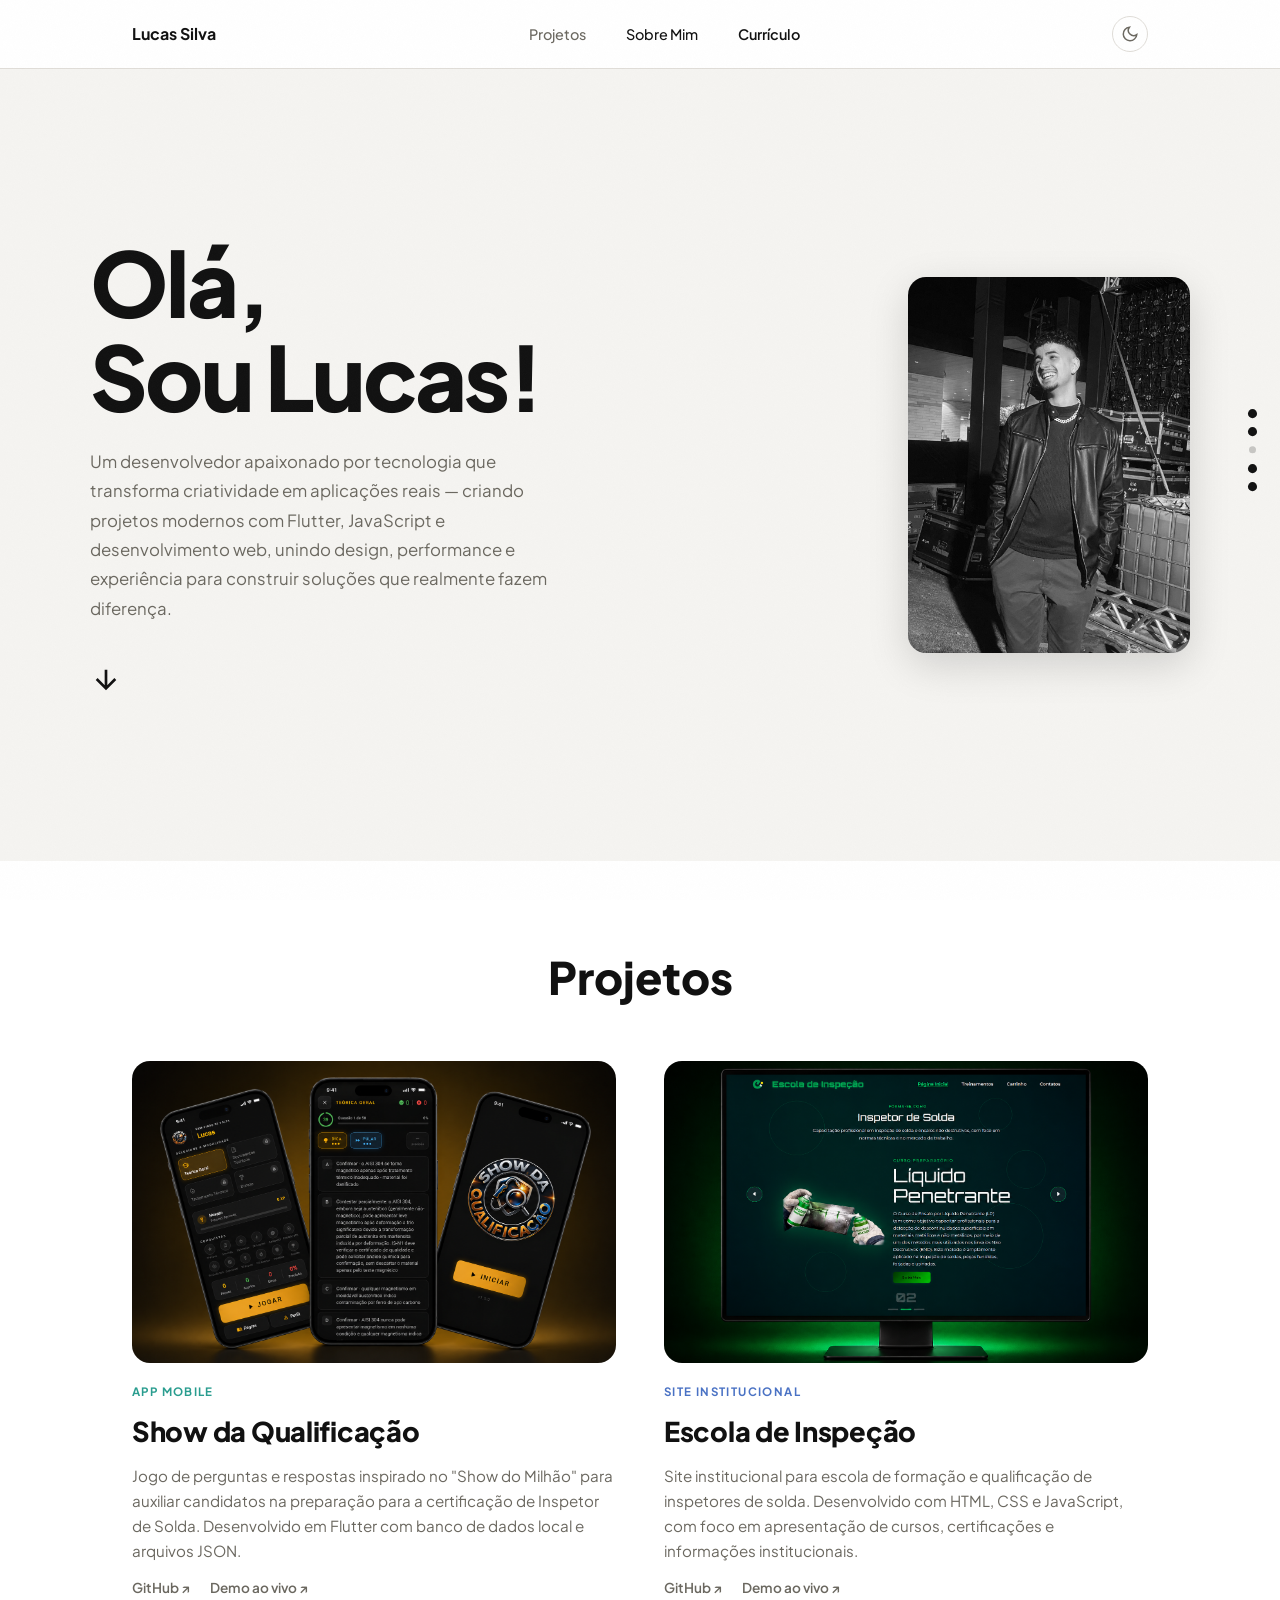
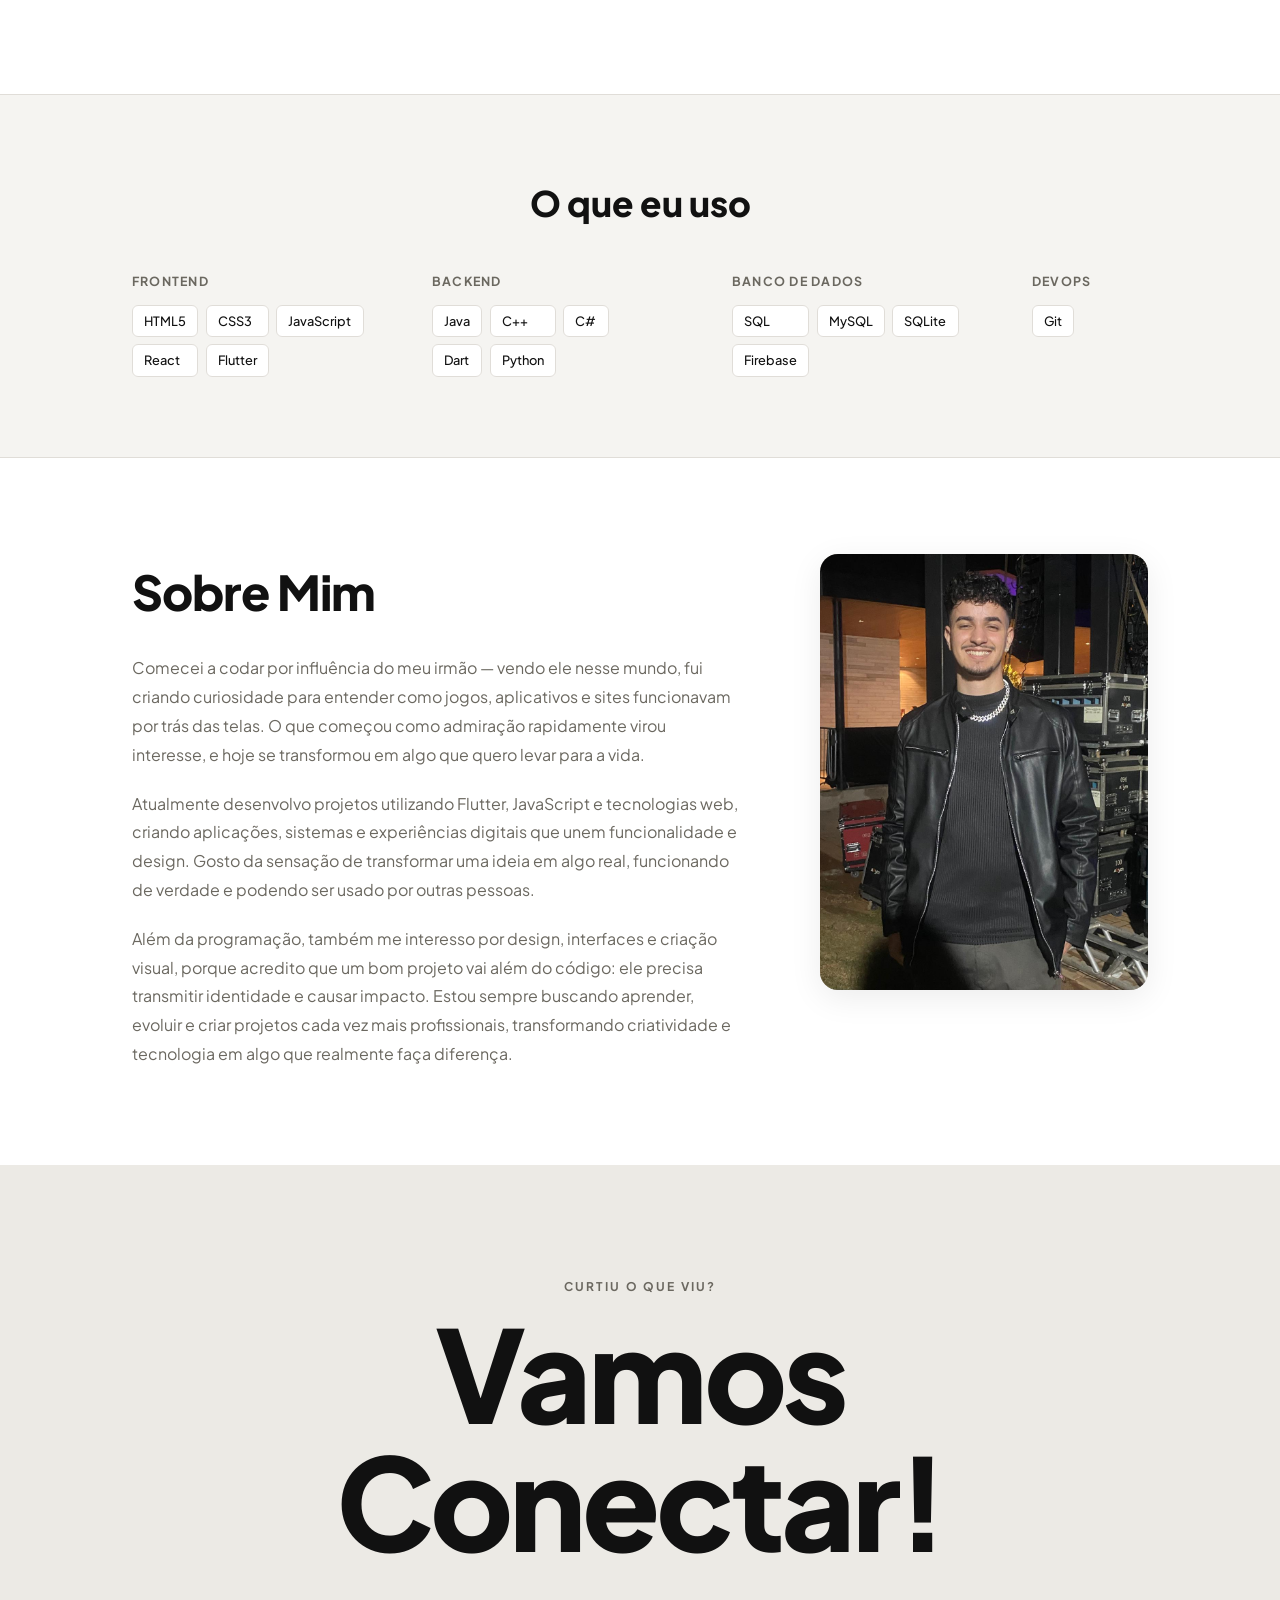
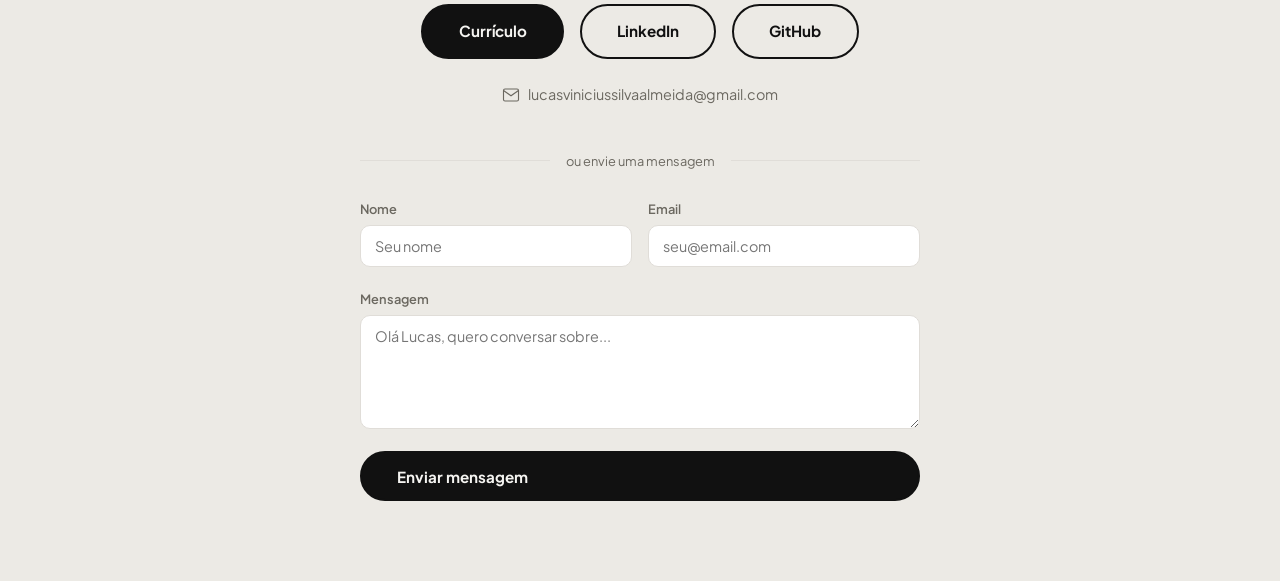
==== index.html @ 77295a22 "Portfolio inicial - Lucas Vinicius" ====
<!DOCTYPE html>
<html lang="pt-BR" data-theme="light">
<head>
  <meta charset="UTF-8" />
  <meta name="viewport" content="width=device-width, initial-scale=1.0" />
  <title>Lucas Silva | Full Stack Developer</title>

  <!-- SEO -->
  <meta name="description" content="Portfolio de Lucas Silva — Full Stack Developer especializado em React, Node.js e TypeScript. Construo aplicações web completas do banco de dados à interface." />
  <meta name="author" content="Lucas Silva" />

  <!-- Open Graph -->
  <meta property="og:type"        content="website" />
  <meta property="og:url"         content="https://lucassilva.dev" />
  <meta property="og:title"       content="Lucas Silva | Full Stack Developer" />
  <meta property="og:description" content="Full Stack Developer especializado em React, Node.js e TypeScript." />

  <!-- Twitter Card -->
  <meta name="twitter:card"        content="summary_large_image" />
  <meta name="twitter:title"       content="Lucas Silva | Full Stack Developer" />
  <meta name="twitter:description" content="Full Stack Developer especializado em React, Node.js e TypeScript." />

  <!-- Favicon -->
  <link rel="icon" type="image/svg+xml" href="assets/favicon.svg" />

  <!-- Styles -->
  <link rel="stylesheet" href="assets/css/main.css" />

  <!-- Fonts -->
  <link rel="preconnect" href="https://fonts.googleapis.com" />
  <link rel="preconnect" href="https://fonts.gstatic.com" crossorigin />
  <link href="https://fonts.googleapis.com/css2?family=Plus+Jakarta+Sans:wght@400;500;600;700;800&display=swap" rel="stylesheet" />
</head>
<body>

  <div class="custom-cursor" id="customCursor" aria-hidden="true"></div>

  <noscript>
    <div class="noscript-banner">Este site funciona melhor com JavaScript habilitado.</div>
  </noscript>

  <!-- NAV -->
  <nav id="navbar" role="navigation" aria-label="Navegação principal">
    <div class="nav-inner">
      <a href="#hero" class="nav-brand" aria-label="Início">
        Lucas Silva
      </a>
      <ul class="nav-links">
        <li><a href="#projects">Projetos</a></li>
        <li><a href="#about">Sobre Mim</a></li>
        <li><a href="assets/images/Lucas_Vinicius_Curriculo.pdf" target="_blank" rel="noopener" class="nav-resume">Currículo</a></li>
      </ul>
      <button class="theme-toggle" id="themeToggle" aria-label="Ativar modo escuro">
        <svg class="icon-moon" viewBox="0 0 24 24" fill="none" stroke="currentColor" stroke-width="2" width="18" height="18" aria-hidden="true"><path d="M21 12.79A9 9 0 1111.21 3 7 7 0 0021 12.79z"/></svg>
        <svg class="icon-sun"  viewBox="0 0 24 24" fill="none" stroke="currentColor" stroke-width="2" width="18" height="18" aria-hidden="true" style="display:none"><circle cx="12" cy="12" r="5"/><line x1="12" y1="1" x2="12" y2="3"/><line x1="12" y1="21" x2="12" y2="23"/><line x1="4.22" y1="4.22" x2="5.64" y2="5.64"/><line x1="18.36" y1="18.36" x2="19.78" y2="19.78"/><line x1="1" y1="12" x2="3" y2="12"/><line x1="21" y1="12" x2="23" y2="12"/><line x1="4.22" y1="19.78" x2="5.64" y2="18.36"/><line x1="18.36" y1="5.64" x2="19.78" y2="4.22"/></svg>
      </button>
      <button class="hamburger" id="hamburger" aria-label="Abrir menu" aria-expanded="false" aria-controls="mobileMenu">
        <span></span><span></span><span></span>
      </button>
    </div>
    <ul class="mobile-menu" id="mobileMenu" aria-hidden="true">
      <li><a href="#projects" class="mobile-link">Projetos</a></li>
      <li><a href="#about"    class="mobile-link">Sobre Mim</a></li>
      <li><a href="assets/images/Lucas_Vinicius_Curriculo.pdf" target="_blank" rel="noopener" class="mobile-link mobile-resume">Currículo ↗</a></li>
    </ul>
  </nav>

  <!-- HERO -->
  <section id="hero" aria-label="Apresentação">
    <div class="hero-layout">
      <div class="hero-text">
        <h1 class="hero-title">Olá,<br>Sou Lucas!</h1>
        <p class="hero-desc">
          Um desenvolvedor apaixonado por tecnologia que transforma criatividade em aplicações reais — criando projetos modernos com Flutter, JavaScript e desenvolvimento web, unindo design, performance e experiência para construir soluções que realmente fazem diferença.
        </p>
        <a href="#projects" class="hero-arrow" aria-label="Ver projetos">
          <svg viewBox="0 0 24 24" fill="none" stroke="currentColor" stroke-width="2" width="32" height="32">
            <path d="M12 5v14M5 12l7 7 7-7"/>
          </svg>
        </a>
      </div>
      <div class="hero-image">
        <img src="assets/images/photo.jpeg" alt="Lucas Silva" />
      </div>
    </div>
  </section>

  <!-- PROJECTS (Projetos) -->
  <section id="projects">
    <div class="container">
      <h2 class="projects-heading">Projetos</h2>


      <div class="projects-grid">

        <article class="project-card" data-category="mobile">
          <a href="https://github.com/lucaasxz/Show-da-Qualificacao" target="_blank" rel="noopener" class="project-image-link" aria-label="Ver Show da Qualificação">
            <div class="project-image project-image--teal">
              <img src="assets/images/show.png" alt="Show da Qualificação" style="width:100%;height:100%;object-fit:cover;display:block;" />
            </div>
          </a>
          <div class="project-info">
            <span class="project-category project-category--teal">APP MOBILE</span>
            <h3>Show da Qualificação</h3>
            <p>Jogo de perguntas e respostas inspirado no "Show do Milhão" para auxiliar candidatos na preparação para a certificação de Inspetor de Solda. Desenvolvido em Flutter com banco de dados local e arquivos JSON.</p>
            <div class="project-card-links">
              <a href="https://github.com/lucaasxz/Show-da-Qualificacao" target="_blank" rel="noopener" class="project-text-link">GitHub ↗</a>
              <button class="project-text-link" data-demo-src="demo/index.html">Demo ao vivo ↗</button>
            </div>
          </div>
        </article>

        <article class="project-card" data-category="web">
          <a href="https://github.com/lucaasxz/Escola-de-Inspecao" target="_blank" rel="noopener" class="project-image-link" aria-label="Ver Escola de Inspeção">
            <div class="project-image project-image--blue">
              <img src="assets/images/escola.png" alt="Escola de Inspeção" style="width:100%;height:100%;object-fit:cover;display:block;" />
            </div>
          </a>
          <div class="project-info">
            <span class="project-category project-category--blue">SITE INSTITUCIONAL</span>
            <h3>Escola de Inspeção</h3>
            <p>Site institucional para escola de formação e qualificação de inspetores de solda. Desenvolvido com HTML, CSS e JavaScript, com foco em apresentação de cursos, certificações e informações institucionais.</p>
            <div class="project-card-links">
              <a href="https://github.com/lucaasxz/Escola-de-Inspecao" target="_blank" rel="noopener" class="project-text-link">GitHub ↗</a>
              <button class="project-text-link" data-demo-src="demo-escola/index.html" data-demo-type="web">Demo ao vivo ↗</button>
            </div>
          </div>
        </article>

      </div>
    </div>
  </section>

  <!-- SKILLS -->
  <section id="skills">
    <div class="container">
      <h2 class="skills-heading">O que eu uso</h2>
      <div class="skills-grid">
        <div class="skill-group">
          <h3>Frontend</h3>
          <div class="skill-tags">
            <span>HTML5</span><span>CSS3</span><span>JavaScript</span>
            <span>React</span><span>Flutter</span>
          </div>
        </div>
        <div class="skill-group">
          <h3>Backend</h3>
          <div class="skill-tags">
            <span>Java</span><span>C++</span><span>C#</span><span>Dart</span><span>Python</span>
          </div>
        </div>
        <div class="skill-group">
          <h3>Banco de Dados</h3>
          <div class="skill-tags">
            <span>SQL</span><span>MySQL</span><span>SQLite</span><span>Firebase</span>
          </div>
        </div>
        <div class="skill-group">
          <h3>DevOps</h3>
          <div class="skill-tags">
            <span>Git</span>
          </div>
        </div>
      </div>
    </div>
  </section>

  <!-- ABOUT -->
  <section id="about">
    <div class="container">
      <div class="about-layout">
        <div class="about-text">
          <h2>Sobre Mim</h2>
          <p>
            Comecei a codar por influência do meu irmão — vendo ele nesse mundo, fui criando curiosidade para entender como jogos, aplicativos e sites funcionavam por trás das telas. O que começou como admiração rapidamente virou interesse, e hoje se transformou em algo que quero levar para a vida.
          </p>
          <p>
            Atualmente desenvolvo projetos utilizando Flutter, JavaScript e tecnologias web, criando aplicações, sistemas e experiências digitais que unem funcionalidade e design. Gosto da sensação de transformar uma ideia em algo real, funcionando de verdade e podendo ser usado por outras pessoas.
          </p>
          <p>
            Além da programação, também me interesso por design, interfaces e criação visual, porque acredito que um bom projeto vai além do código: ele precisa transmitir identidade e causar impacto. Estou sempre buscando aprender, evoluir e criar projetos cada vez mais profissionais, transformando criatividade e tecnologia em algo que realmente faça diferença.
          </p>
        </div>
        <div class="about-photo" aria-label="Foto de Lucas Silva">
          <img src="assets/images/photo2.jpeg" alt="Lucas Silva" />
        </div>
      </div>
    </div>
  </section>

  <!-- CONTACT -->
  <section id="contact">
    <div class="container">
      <p class="connect-eyebrow">CURTIU O QUE VIU?</p>
      <h2 class="connect-title">Vamos Conectar!</h2>
      <div class="connect-buttons">
        <a href="assets/images/Lucas_Vinicius_Curriculo.pdf" target="_blank" rel="noopener" class="btn-dark">Currículo</a>
        <a href="https://www.linkedin.com/in/lucasviniciussilvaalmeida/" target="_blank" rel="noopener" class="btn-outlined">LinkedIn</a>
        <a href="https://github.com/lucaasxz" target="_blank" rel="noopener" class="btn-outlined">GitHub</a>
      </div>
      <a href="mailto:lucasviniciussilvaalmeida@gmail.com" class="connect-email">
        <svg viewBox="0 0 24 24" fill="none" stroke="currentColor" stroke-width="1.5" width="18" height="18" aria-hidden="true">
          <path d="M4 4h16c1.1 0 2 .9 2 2v12c0 1.1-.9 2-2 2H4c-1.1 0-2-.9-2-2V6c0-1.1.9-2 2-2z"/>
          <polyline points="22,6 12,13 2,6"/>
        </svg>
        lucasviniciussilvaalmeida@gmail.com
      </a>

      <div class="contact-form-wrap">
        <div class="form-or"><span>ou envie uma mensagem</span></div>
        <form id="contactForm" class="contact-form" novalidate>
          <div class="form-row">
            <div class="form-group">
              <label for="name">Nome</label>
              <input type="text" id="name" name="user_name" placeholder="Seu nome" autocomplete="name" />
              <span class="form-error" id="nameError" aria-live="polite"></span>
            </div>
            <div class="form-group">
              <label for="email">Email</label>
              <input type="email" id="email" name="user_email" placeholder="seu@email.com" autocomplete="email" />
              <span class="form-error" id="emailError" aria-live="polite"></span>
            </div>
          </div>
          <div class="form-group">
            <label for="message">Mensagem</label>
            <textarea id="message" name="message" rows="5" placeholder="Olá Lucas, quero conversar sobre..."></textarea>
            <span class="form-error" id="messageError" aria-live="polite"></span>
          </div>
          <button type="submit" id="submitBtn" class="btn-dark">
            <span class="btn-text">Enviar mensagem</span>
            <span class="btn-loading" style="display:none" aria-hidden="true">Enviando…</span>
          </button>
        </form>
        <div id="formSuccess" class="form-success" style="display:none" role="status">
          Mensagem enviada! Responderei em breve.
        </div>
      </div>
    </div>
  </section>

  <!-- FOOTER -->

  <!-- BACK TO TOP -->
  <button class="back-to-top" id="backToTop" aria-label="Voltar ao topo">
    <svg viewBox="0 0 24 24" fill="none" stroke="currentColor" stroke-width="2.5" width="18" height="18" aria-hidden="true">
      <path d="M18 15l-6-6-6 6"/>
    </svg>
  </button>

  <script type="module" src="assets/js/main.js"></script>
</body>
</html>
---- assets/css/main.css ----
/* Base */
@import './base/_variables.css';
@import './base/_reset.css';
@import './base/_typography.css';

/* Utilities */
@import './utils/_utilities.css';
@import './utils/_animations.css';
@import './utils/_noise.css';

/* Components */
@import './components/_navbar.css';
@import './components/_hero.css';
@import './components/_projects.css';
@import './components/_skills.css';
@import './components/_experience.css';
@import './components/_about.css';
@import './components/_contact.css';
@import './components/_footer.css';
@import './components/_backtotop.css';
@import './components/_cursor.css';
@import './components/_scrollprogress.css';
@import './components/_toast.css';
@import './components/_navdots.css';
@import './components/_skeleton.css';
@import './components/_demo-modal.css';

/* Responsive (always last) */
@import './utils/_responsive.css';
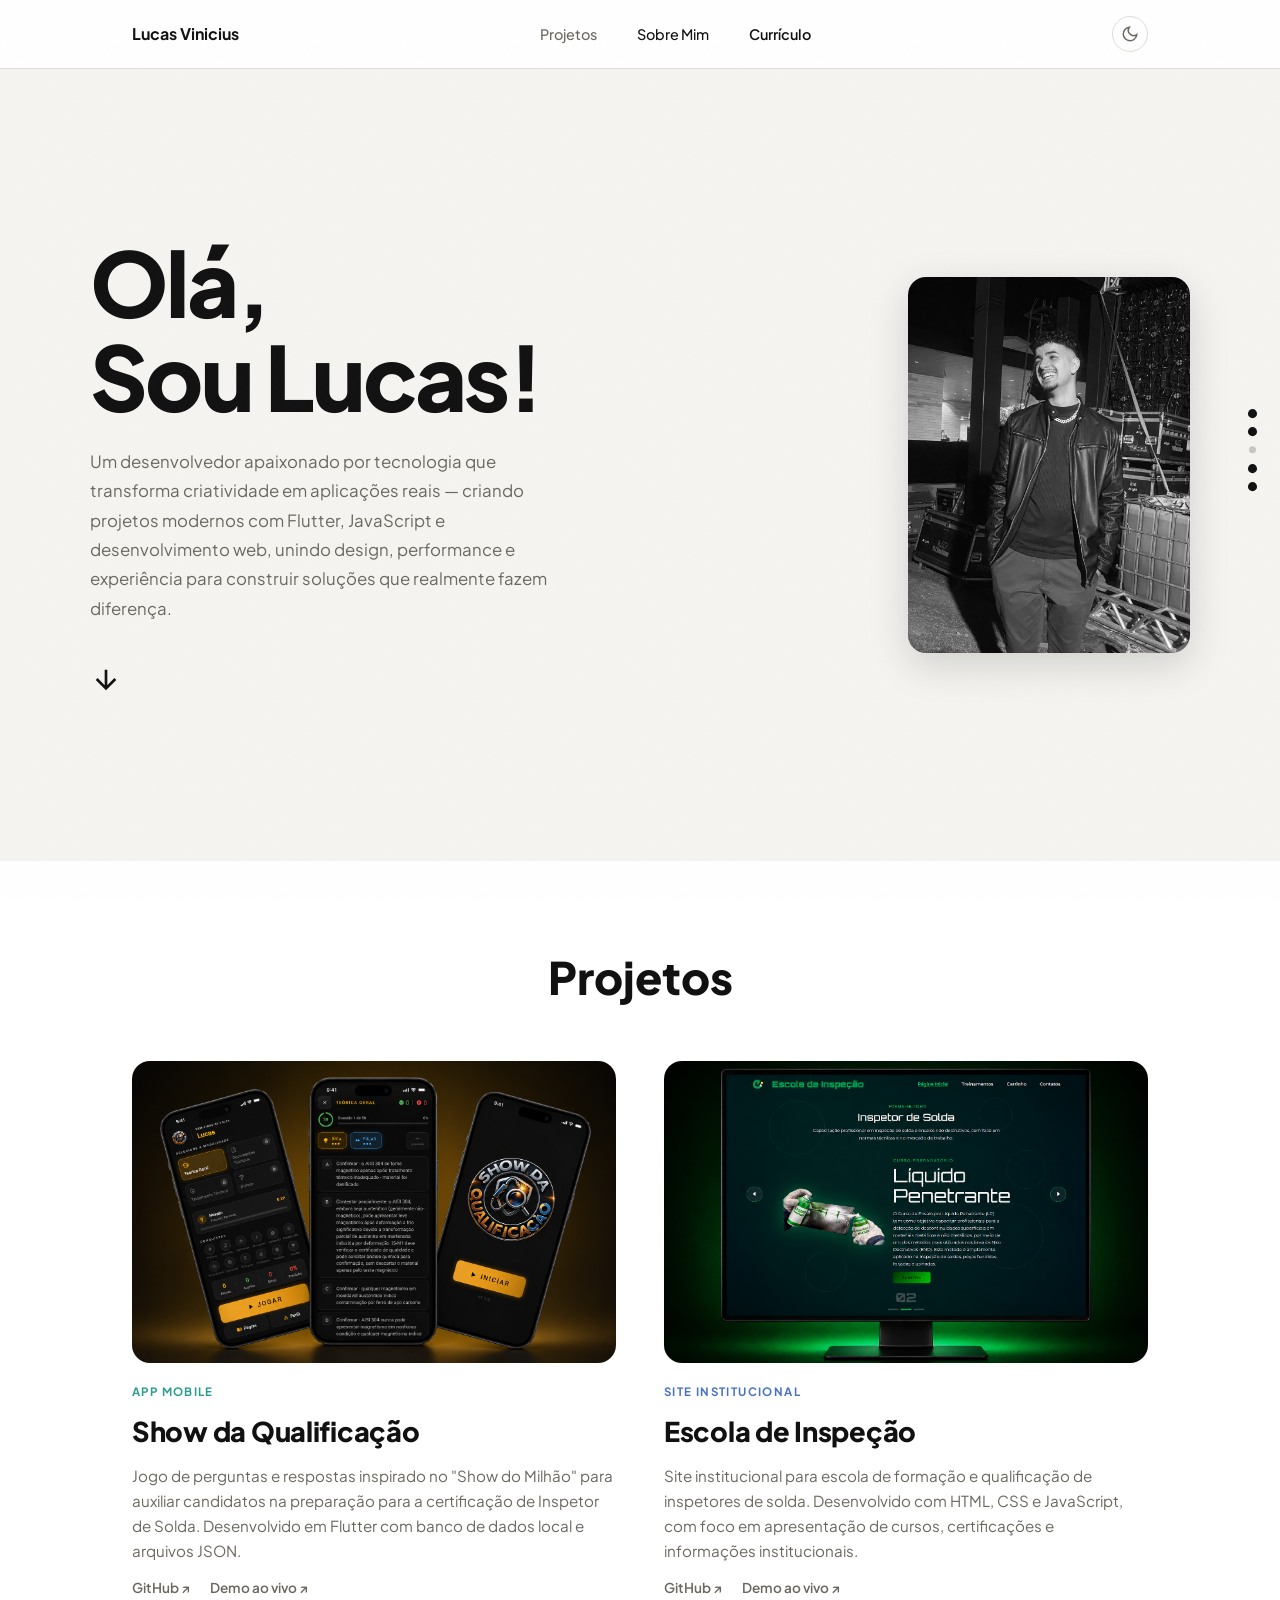
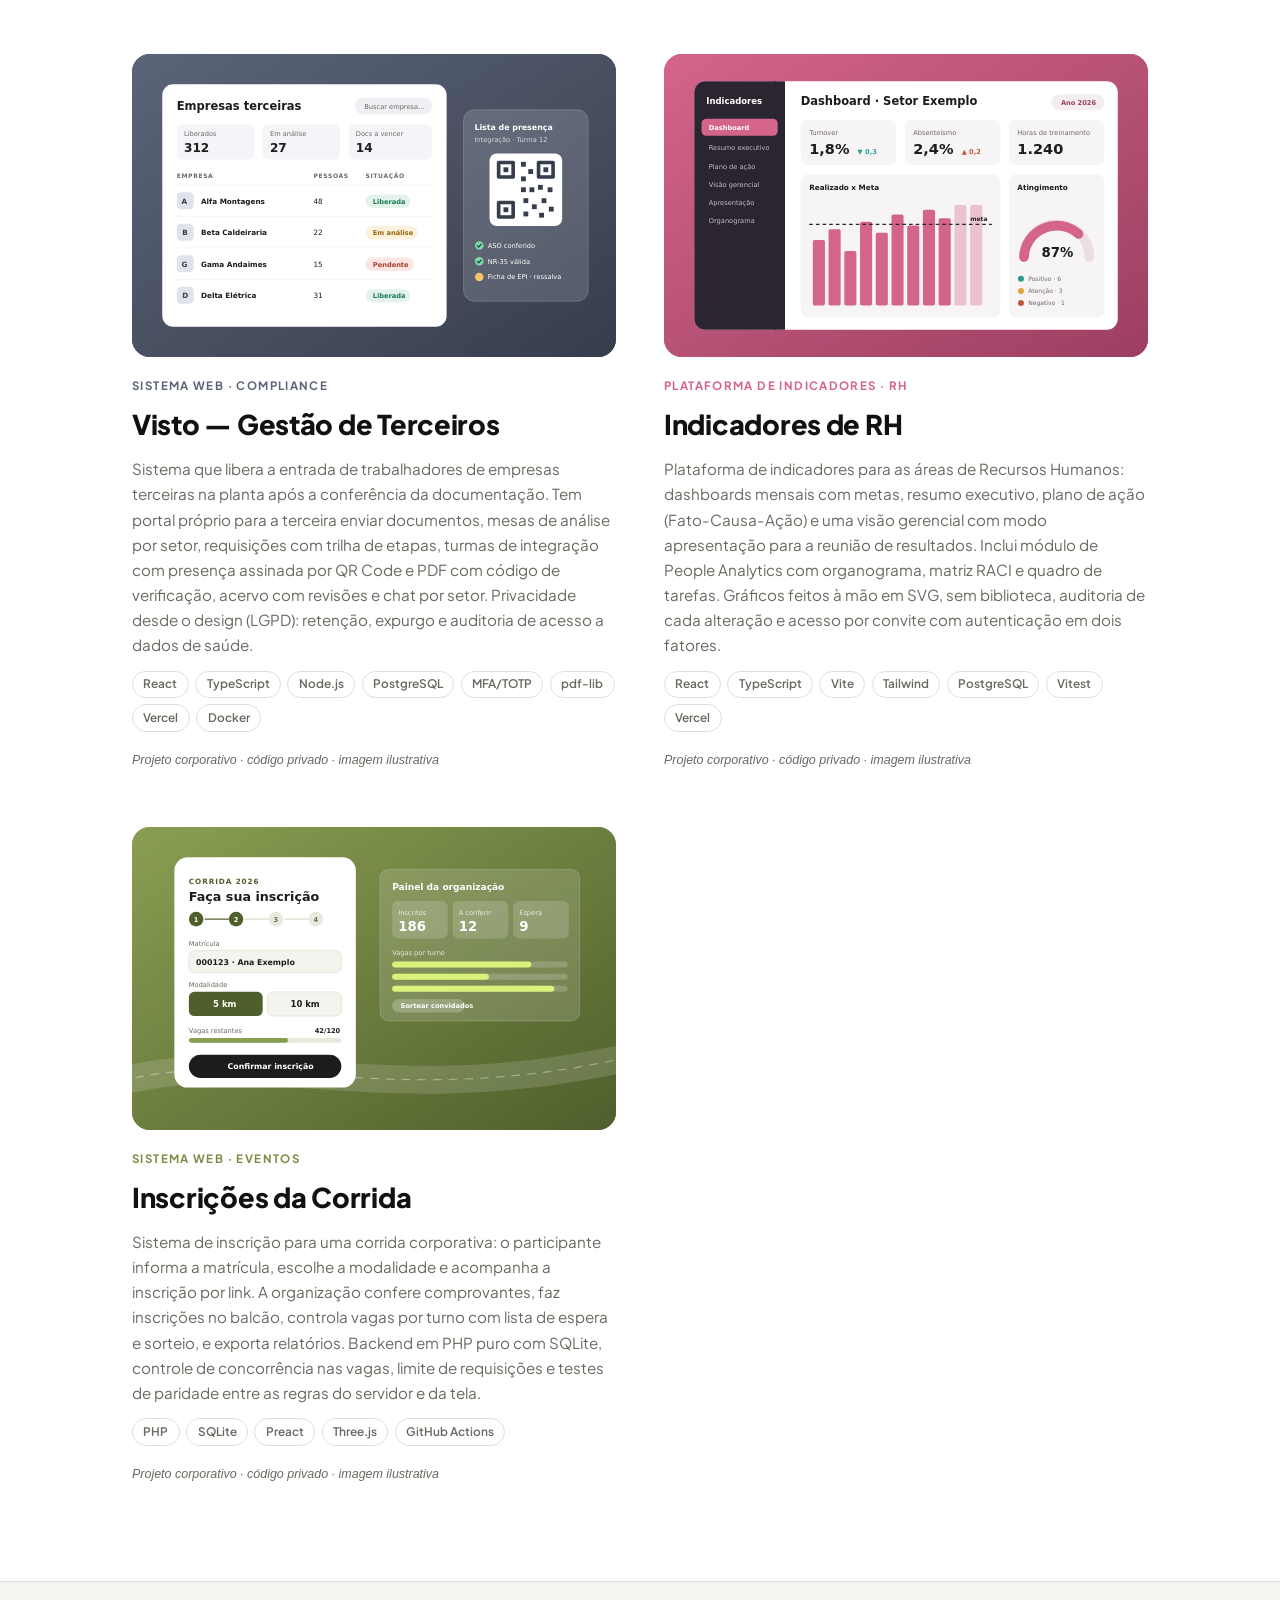
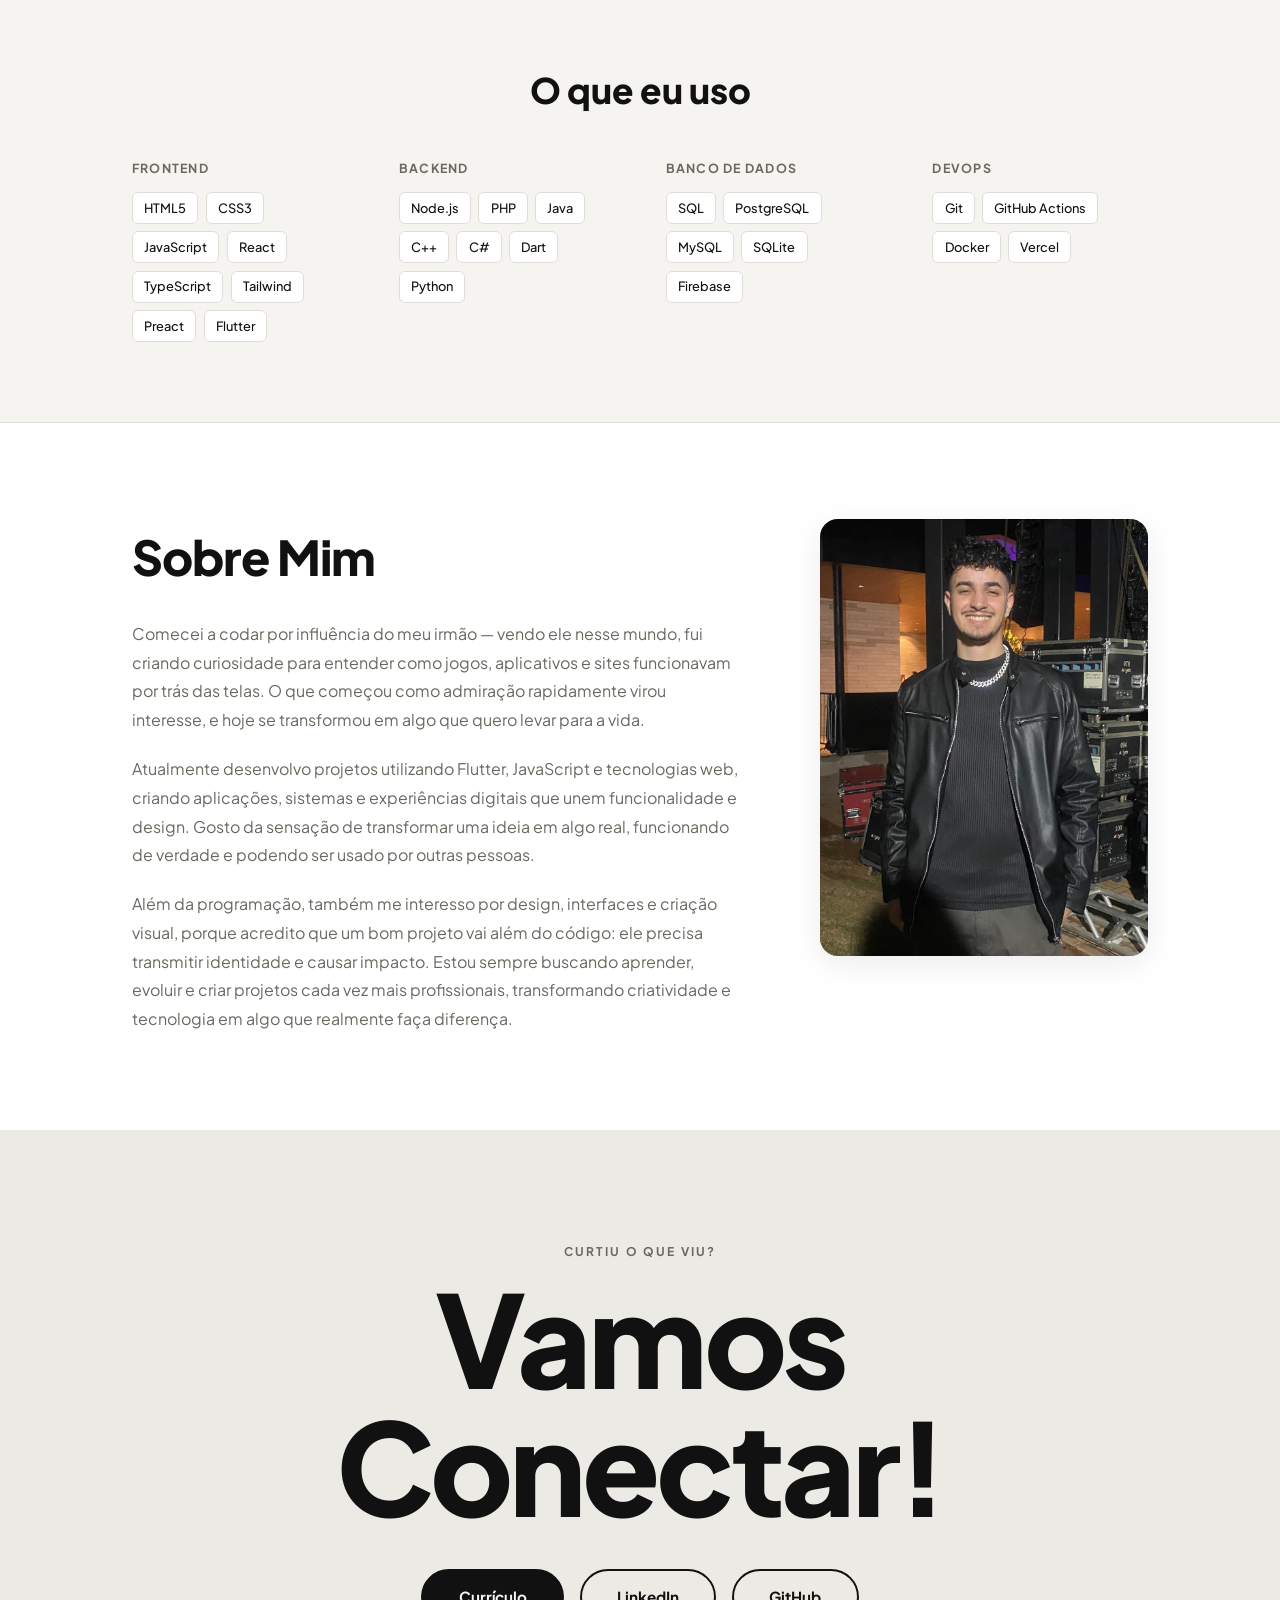
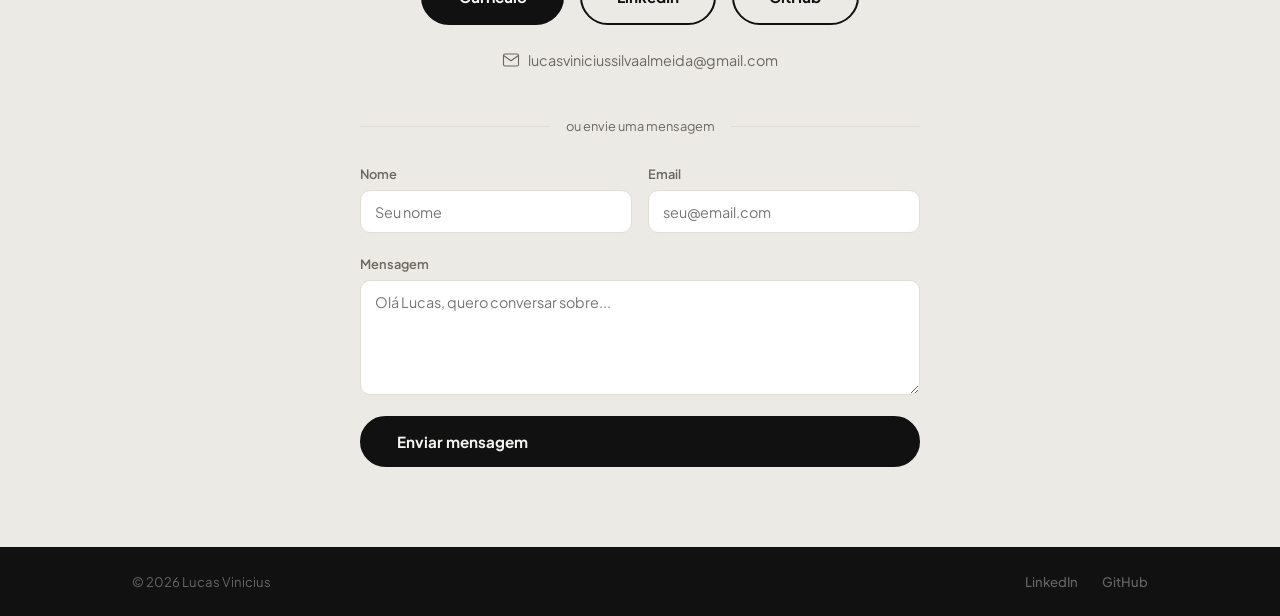
==== commit 225be033: "Adicionar projetos corporativos anonimizados ao portfólio - Cards de Visto (gestão de terceiros), In" ====
--- a/index.html
+++ b/index.html
@@ -3,22 +3,25 @@
 <head>
   <meta charset="UTF-8" />
   <meta name="viewport" content="width=device-width, initial-scale=1.0" />
-  <title>Lucas Silva | Full Stack Developer</title>
+  <title>Lucas Vinicius | Full Stack Developer</title>
 
   <!-- SEO -->
-  <meta name="description" content="Portfolio de Lucas Silva — Full Stack Developer especializado em React, Node.js e TypeScript. Construo aplicações web completas do banco de dados à interface." />
-  <meta name="author" content="Lucas Silva" />
+  <meta name="description" content="Portfolio de Lucas Vinicius — Full Stack Developer que cria sistemas web e apps com React, TypeScript, Node.js, PHP e Flutter, unindo design, performance e experiência do usuário." />
+  <meta name="author" content="Lucas Vinicius" />
 
   <!-- Open Graph -->
   <meta property="og:type"        content="website" />
-  <meta property="og:url"         content="https://lucassilva.dev" />
-  <meta property="og:title"       content="Lucas Silva | Full Stack Developer" />
-  <meta property="og:description" content="Full Stack Developer especializado em React, Node.js e TypeScript." />
+  <meta property="og:url"         content="https://lucasvinicius.dev.br/" />
+  <meta property="og:title"       content="Lucas Vinicius | Full Stack Developer" />
+  <meta property="og:description" content="Full Stack Developer que cria sistemas web e apps com React, TypeScript, Node.js, PHP e Flutter, unindo design, performance e experiência do usuário." />
+  <meta property="og:image"       content="https://lucasvinicius.dev.br/assets/images/photo.jpeg" />
+  <meta property="og:locale"      content="pt_BR" />
 
   <!-- Twitter Card -->
   <meta name="twitter:card"        content="summary_large_image" />
-  <meta name="twitter:title"       content="Lucas Silva | Full Stack Developer" />
-  <meta name="twitter:description" content="Full Stack Developer especializado em React, Node.js e TypeScript." />
+  <meta name="twitter:title"       content="Lucas Vinicius | Full Stack Developer" />
+  <meta name="twitter:description" content="Full Stack Developer que cria sistemas web e apps com React, TypeScript, Node.js, PHP e Flutter, unindo design, performance e experiência do usuário." />
+  <meta name="twitter:image"       content="https://lucasvinicius.dev.br/assets/images/photo.jpeg" />
 
   <!-- Favicon -->
   <link rel="icon" type="image/svg+xml" href="assets/favicon.svg" />
@@ -43,7 +46,7 @@
   <nav id="navbar" role="navigation" aria-label="Navegação principal">
     <div class="nav-inner">
       <a href="#hero" class="nav-brand" aria-label="Início">
-        Lucas Silva
+        Lucas Vinicius
       </a>
       <ul class="nav-links">
         <li><a href="#projects">Projetos</a></li>
@@ -80,7 +83,7 @@
         </a>
       </div>
       <div class="hero-image">
-        <img src="assets/images/photo.jpeg" alt="Lucas Silva" />
+        <img src="assets/images/photo.jpeg" alt="Lucas Vinicius" />
       </div>
     </div>
   </section>
@@ -127,6 +130,45 @@
           </div>
         </article>
 
+
+        <article class="project-card project-card--private" data-category="web">
+          <div class="project-image project-image--slate">
+            <img src="assets/images/visto.svg" alt="Ilustração do projeto Visto — Gestão de Terceiros com dados fictícios" loading="lazy" style="width:100%;height:100%;object-fit:cover;display:block;" />
+          </div>
+          <div class="project-info">
+            <span class="project-category project-category--slate">SISTEMA WEB · COMPLIANCE</span>
+            <h3>Visto — Gestão de Terceiros</h3>
+            <p>Sistema que libera a entrada de trabalhadores de empresas terceiras na planta após a conferência da documentação. Tem portal próprio para a terceira enviar documentos, mesas de análise por setor, requisições com trilha de etapas, turmas de integração com presença assinada por QR Code e PDF com código de verificação, acervo com revisões e chat por setor. Privacidade desde o design (LGPD): retenção, expurgo e auditoria de acesso a dados de saúde.</p>
+            <ul class="project-stack" aria-label="Tecnologias"><li>React</li><li>TypeScript</li><li>Node.js</li><li>PostgreSQL</li><li>MFA/TOTP</li><li>pdf-lib</li><li>Vercel</li><li>Docker</li></ul>
+            <span class="project-private-note">Projeto corporativo · código privado · imagem ilustrativa</span>
+          </div>
+        </article>
+
+        <article class="project-card project-card--private" data-category="web">
+          <div class="project-image project-image--rose">
+            <img src="assets/images/indicadores.svg" alt="Ilustração do projeto Indicadores de RH com dados fictícios" loading="lazy" style="width:100%;height:100%;object-fit:cover;display:block;" />
+          </div>
+          <div class="project-info">
+            <span class="project-category project-category--rose">PLATAFORMA DE INDICADORES · RH</span>
+            <h3>Indicadores de RH</h3>
+            <p>Plataforma de indicadores para as áreas de Recursos Humanos: dashboards mensais com metas, resumo executivo, plano de ação (Fato-Causa-Ação) e uma visão gerencial com modo apresentação para a reunião de resultados. Inclui módulo de People Analytics com organograma, matriz RACI e quadro de tarefas. Gráficos feitos à mão em SVG, sem biblioteca, auditoria de cada alteração e acesso por convite com autenticação em dois fatores.</p>
+            <ul class="project-stack" aria-label="Tecnologias"><li>React</li><li>TypeScript</li><li>Vite</li><li>Tailwind</li><li>PostgreSQL</li><li>Vitest</li><li>Vercel</li></ul>
+            <span class="project-private-note">Projeto corporativo · código privado · imagem ilustrativa</span>
+          </div>
+        </article>
+
+        <article class="project-card project-card--private" data-category="web">
+          <div class="project-image project-image--olive">
+            <img src="assets/images/corrida.svg" alt="Ilustração do projeto Inscrições da Corrida com dados fictícios" loading="lazy" style="width:100%;height:100%;object-fit:cover;display:block;" />
+          </div>
+          <div class="project-info">
+            <span class="project-category project-category--olive">SISTEMA WEB · EVENTOS</span>
+            <h3>Inscrições da Corrida</h3>
+            <p>Sistema de inscrição para uma corrida corporativa: o participante informa a matrícula, escolhe a modalidade e acompanha a inscrição por link. A organização confere comprovantes, faz inscrições no balcão, controla vagas por turno com lista de espera e sorteio, e exporta relatórios. Backend em PHP puro com SQLite, controle de concorrência nas vagas, limite de requisições e testes de paridade entre as regras do servidor e da tela.</p>
+            <ul class="project-stack" aria-label="Tecnologias"><li>PHP</li><li>SQLite</li><li>Preact</li><li>Three.js</li><li>GitHub Actions</li></ul>
+            <span class="project-private-note">Projeto corporativo · código privado · imagem ilustrativa</span>
+          </div>
+        </article>
       </div>
     </div>
   </section>
@@ -140,25 +182,26 @@
           <h3>Frontend</h3>
           <div class="skill-tags">
             <span>HTML5</span><span>CSS3</span><span>JavaScript</span>
-            <span>React</span><span>Flutter</span>
+            <span>React</span><span>TypeScript</span><span>Tailwind</span>
+            <span>Preact</span><span>Flutter</span>
           </div>
         </div>
         <div class="skill-group">
           <h3>Backend</h3>
           <div class="skill-tags">
-            <span>Java</span><span>C++</span><span>C#</span><span>Dart</span><span>Python</span>
+            <span>Node.js</span><span>PHP</span><span>Java</span><span>C++</span><span>C#</span><span>Dart</span><span>Python</span>
           </div>
         </div>
         <div class="skill-group">
           <h3>Banco de Dados</h3>
           <div class="skill-tags">
-            <span>SQL</span><span>MySQL</span><span>SQLite</span><span>Firebase</span>
+            <span>SQL</span><span>PostgreSQL</span><span>MySQL</span><span>SQLite</span><span>Firebase</span>
           </div>
         </div>
         <div class="skill-group">
           <h3>DevOps</h3>
           <div class="skill-tags">
-            <span>Git</span>
+            <span>Git</span><span>GitHub Actions</span><span>Docker</span><span>Vercel</span>
           </div>
         </div>
       </div>
@@ -181,8 +224,8 @@
             Além da programação, também me interesso por design, interfaces e criação visual, porque acredito que um bom projeto vai além do código: ele precisa transmitir identidade e causar impacto. Estou sempre buscando aprender, evoluir e criar projetos cada vez mais profissionais, transformando criatividade e tecnologia em algo que realmente faça diferença.
           </p>
         </div>
-        <div class="about-photo" aria-label="Foto de Lucas Silva">
-          <img src="assets/images/photo2.jpeg" alt="Lucas Silva" />
+        <div class="about-photo" aria-label="Foto de Lucas Vinicius">
+          <img src="assets/images/photo2.jpeg" alt="Lucas Vinicius" />
         </div>
       </div>
     </div>
@@ -239,6 +282,15 @@
   </section>
 
   <!-- FOOTER -->
+  <footer>
+    <div class="container footer-inner">
+      <p>&copy; <span id="year"></span> Lucas Vinicius</p>
+      <div class="footer-links">
+        <a href="https://www.linkedin.com/in/lucasviniciussilvaalmeida/" target="_blank" rel="noopener">LinkedIn</a>
+        <a href="https://github.com/lucaasxz" target="_blank" rel="noopener">GitHub</a>
+      </div>
+    </div>
+  </footer>
 
   <!-- BACK TO TOP -->
   <button class="back-to-top" id="backToTop" aria-label="Voltar ao topo">
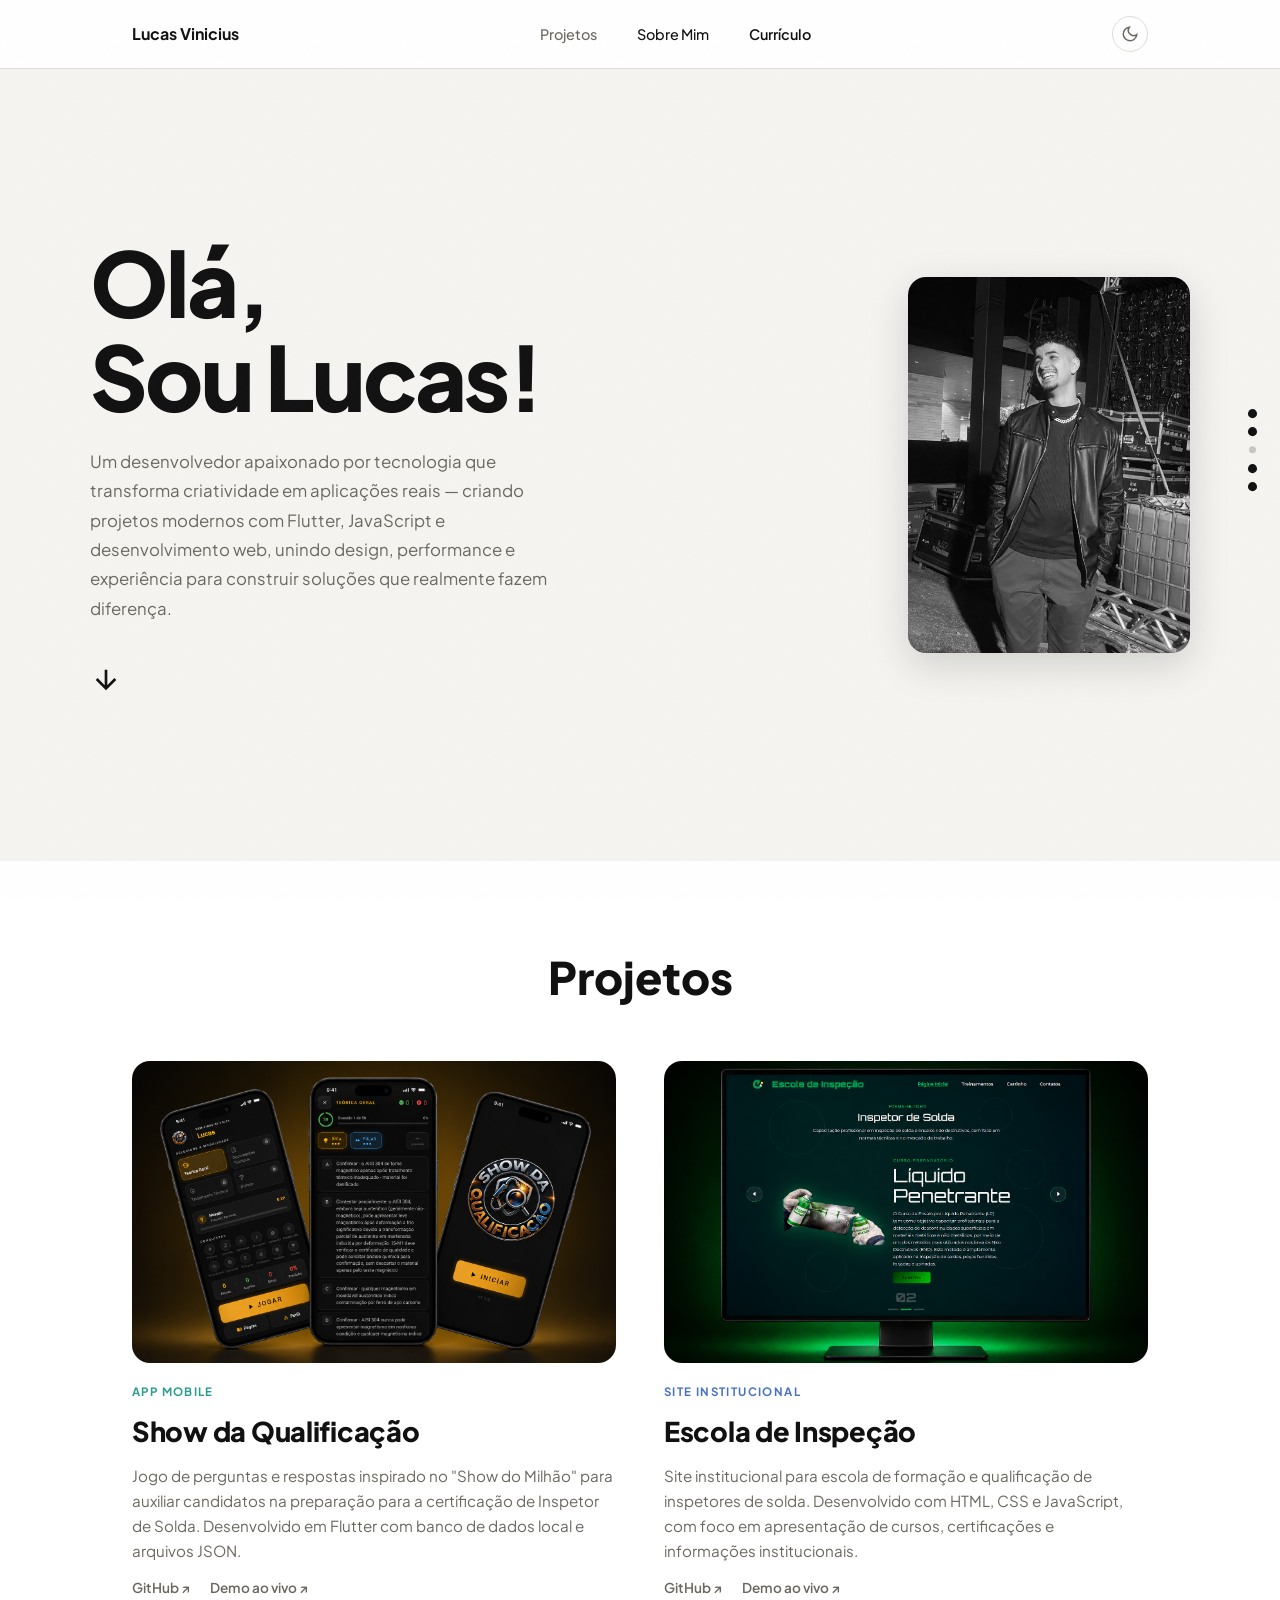
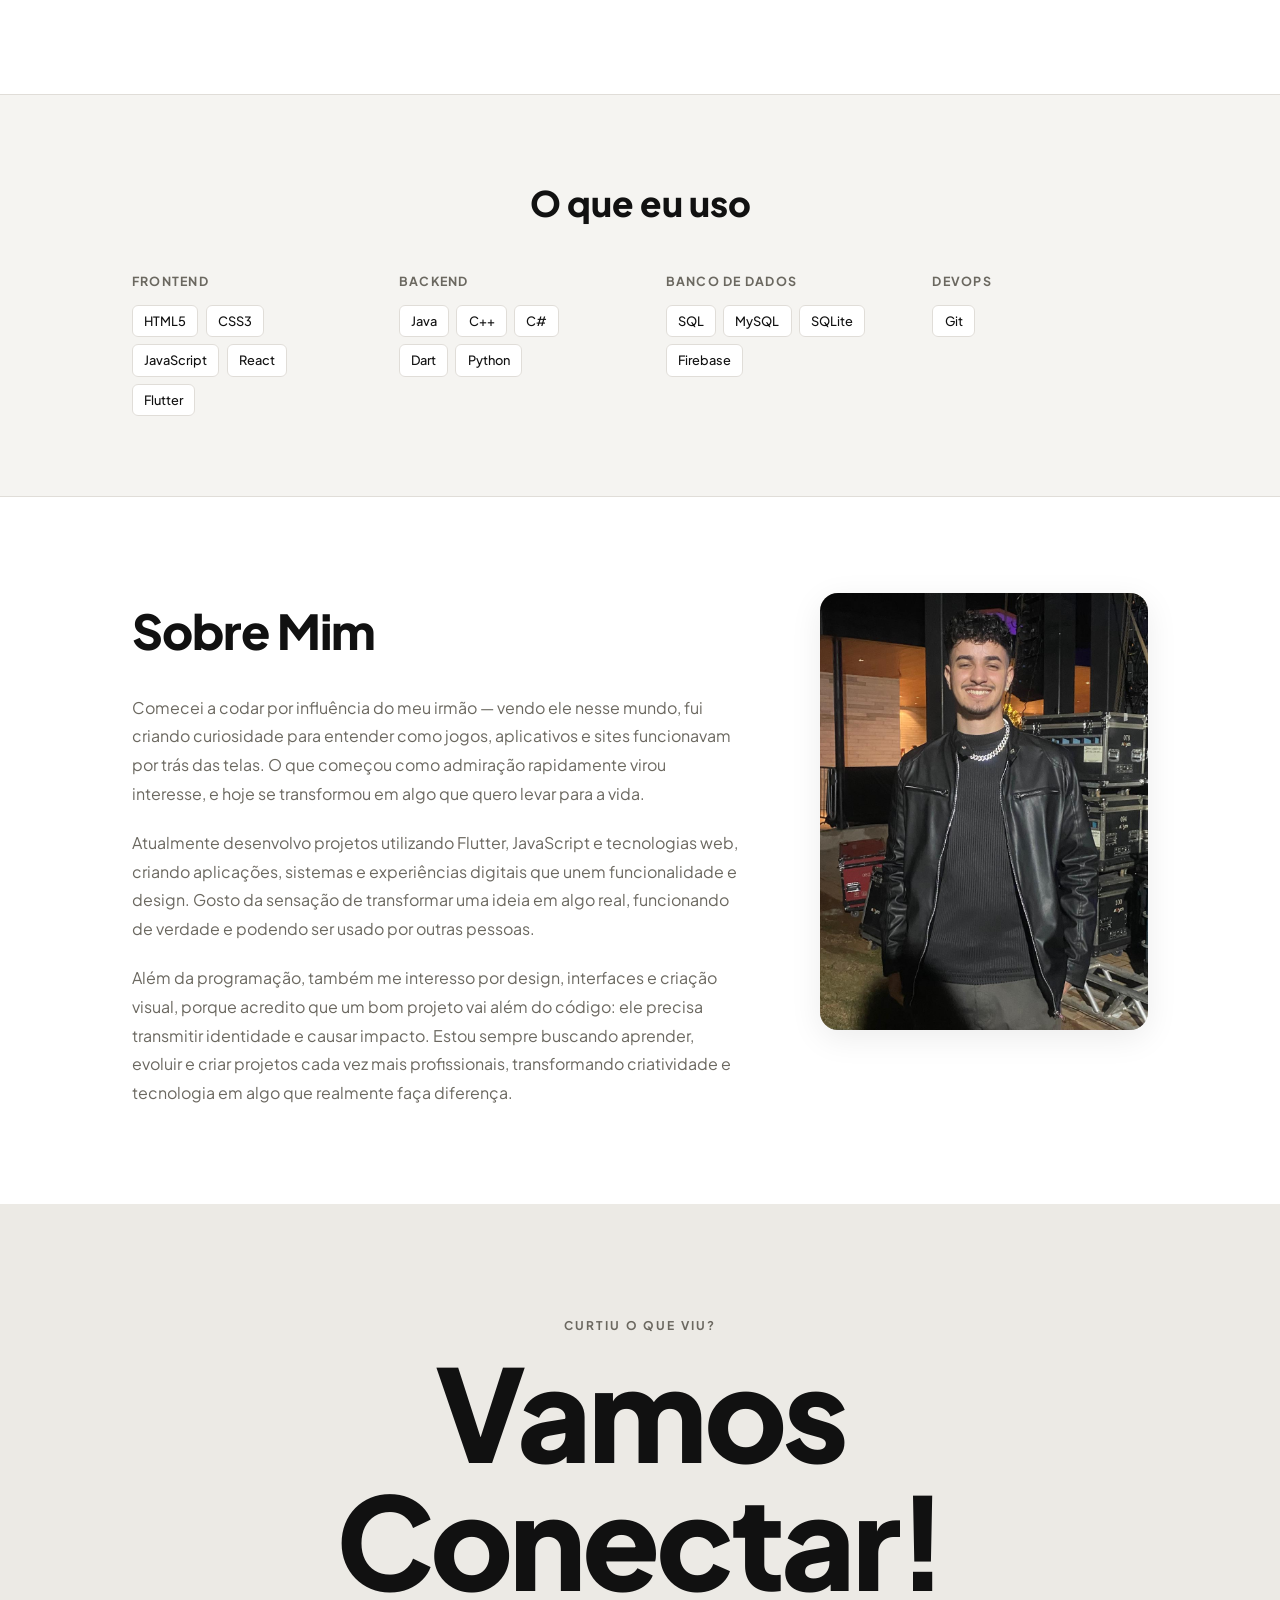
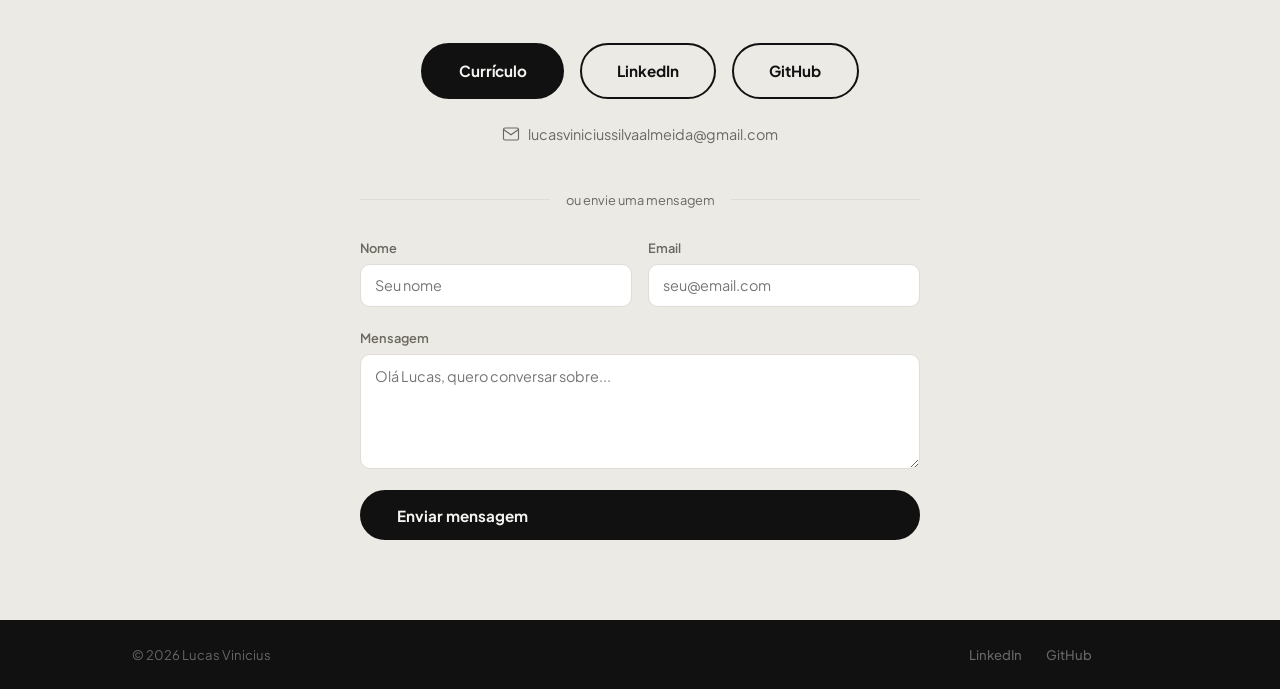
==== commit fa3a6425: "Corrigir inconsistências do portfólio - Padronizar o nome para Lucas Vinicius e o domínio lucasvinic" ====
--- a/index.html
+++ b/index.html
@@ -6,21 +6,21 @@
   <title>Lucas Vinicius | Full Stack Developer</title>
 
   <!-- SEO -->
-  <meta name="description" content="Portfolio de Lucas Vinicius — Full Stack Developer que cria sistemas web e apps com React, TypeScript, Node.js, PHP e Flutter, unindo design, performance e experiência do usuário." />
+  <meta name="description" content="Portfolio de Lucas Vinicius — Full Stack Developer que cria aplicações com Flutter, JavaScript e tecnologias web, unindo design, performance e experiência do usuário." />
   <meta name="author" content="Lucas Vinicius" />
 
   <!-- Open Graph -->
   <meta property="og:type"        content="website" />
   <meta property="og:url"         content="https://lucasvinicius.dev.br/" />
   <meta property="og:title"       content="Lucas Vinicius | Full Stack Developer" />
-  <meta property="og:description" content="Full Stack Developer que cria sistemas web e apps com React, TypeScript, Node.js, PHP e Flutter, unindo design, performance e experiência do usuário." />
+  <meta property="og:description" content="Full Stack Developer que cria aplicações com Flutter, JavaScript e tecnologias web, unindo design, performance e experiência do usuário." />
   <meta property="og:image"       content="https://lucasvinicius.dev.br/assets/images/photo.jpeg" />
   <meta property="og:locale"      content="pt_BR" />
 
   <!-- Twitter Card -->
   <meta name="twitter:card"        content="summary_large_image" />
   <meta name="twitter:title"       content="Lucas Vinicius | Full Stack Developer" />
-  <meta name="twitter:description" content="Full Stack Developer que cria sistemas web e apps com React, TypeScript, Node.js, PHP e Flutter, unindo design, performance e experiência do usuário." />
+  <meta name="twitter:description" content="Full Stack Developer que cria aplicações com Flutter, JavaScript e tecnologias web, unindo design, performance e experiência do usuário." />
   <meta name="twitter:image"       content="https://lucasvinicius.dev.br/assets/images/photo.jpeg" />
 
   <!-- Favicon -->
@@ -130,45 +130,6 @@
           </div>
         </article>
 
-
-        <article class="project-card project-card--private" data-category="web">
-          <div class="project-image project-image--slate">
-            <img src="assets/images/visto.svg" alt="Ilustração do projeto Visto — Gestão de Terceiros com dados fictícios" loading="lazy" style="width:100%;height:100%;object-fit:cover;display:block;" />
-          </div>
-          <div class="project-info">
-            <span class="project-category project-category--slate">SISTEMA WEB · COMPLIANCE</span>
-            <h3>Visto — Gestão de Terceiros</h3>
-            <p>Sistema que libera a entrada de trabalhadores de empresas terceiras na planta após a conferência da documentação. Tem portal próprio para a terceira enviar documentos, mesas de análise por setor, requisições com trilha de etapas, turmas de integração com presença assinada por QR Code e PDF com código de verificação, acervo com revisões e chat por setor. Privacidade desde o design (LGPD): retenção, expurgo e auditoria de acesso a dados de saúde.</p>
-            <ul class="project-stack" aria-label="Tecnologias"><li>React</li><li>TypeScript</li><li>Node.js</li><li>PostgreSQL</li><li>MFA/TOTP</li><li>pdf-lib</li><li>Vercel</li><li>Docker</li></ul>
-            <span class="project-private-note">Projeto corporativo · código privado · imagem ilustrativa</span>
-          </div>
-        </article>
-
-        <article class="project-card project-card--private" data-category="web">
-          <div class="project-image project-image--rose">
-            <img src="assets/images/indicadores.svg" alt="Ilustração do projeto Indicadores de RH com dados fictícios" loading="lazy" style="width:100%;height:100%;object-fit:cover;display:block;" />
-          </div>
-          <div class="project-info">
-            <span class="project-category project-category--rose">PLATAFORMA DE INDICADORES · RH</span>
-            <h3>Indicadores de RH</h3>
-            <p>Plataforma de indicadores para as áreas de Recursos Humanos: dashboards mensais com metas, resumo executivo, plano de ação (Fato-Causa-Ação) e uma visão gerencial com modo apresentação para a reunião de resultados. Inclui módulo de People Analytics com organograma, matriz RACI e quadro de tarefas. Gráficos feitos à mão em SVG, sem biblioteca, auditoria de cada alteração e acesso por convite com autenticação em dois fatores.</p>
-            <ul class="project-stack" aria-label="Tecnologias"><li>React</li><li>TypeScript</li><li>Vite</li><li>Tailwind</li><li>PostgreSQL</li><li>Vitest</li><li>Vercel</li></ul>
-            <span class="project-private-note">Projeto corporativo · código privado · imagem ilustrativa</span>
-          </div>
-        </article>
-
-        <article class="project-card project-card--private" data-category="web">
-          <div class="project-image project-image--olive">
-            <img src="assets/images/corrida.svg" alt="Ilustração do projeto Inscrições da Corrida com dados fictícios" loading="lazy" style="width:100%;height:100%;object-fit:cover;display:block;" />
-          </div>
-          <div class="project-info">
-            <span class="project-category project-category--olive">SISTEMA WEB · EVENTOS</span>
-            <h3>Inscrições da Corrida</h3>
-            <p>Sistema de inscrição para uma corrida corporativa: o participante informa a matrícula, escolhe a modalidade e acompanha a inscrição por link. A organização confere comprovantes, faz inscrições no balcão, controla vagas por turno com lista de espera e sorteio, e exporta relatórios. Backend em PHP puro com SQLite, controle de concorrência nas vagas, limite de requisições e testes de paridade entre as regras do servidor e da tela.</p>
-            <ul class="project-stack" aria-label="Tecnologias"><li>PHP</li><li>SQLite</li><li>Preact</li><li>Three.js</li><li>GitHub Actions</li></ul>
-            <span class="project-private-note">Projeto corporativo · código privado · imagem ilustrativa</span>
-          </div>
-        </article>
       </div>
     </div>
   </section>
@@ -182,26 +143,25 @@
           <h3>Frontend</h3>
           <div class="skill-tags">
             <span>HTML5</span><span>CSS3</span><span>JavaScript</span>
-            <span>React</span><span>TypeScript</span><span>Tailwind</span>
-            <span>Preact</span><span>Flutter</span>
+            <span>React</span><span>Flutter</span>
           </div>
         </div>
         <div class="skill-group">
           <h3>Backend</h3>
           <div class="skill-tags">
-            <span>Node.js</span><span>PHP</span><span>Java</span><span>C++</span><span>C#</span><span>Dart</span><span>Python</span>
+            <span>Java</span><span>C++</span><span>C#</span><span>Dart</span><span>Python</span>
           </div>
         </div>
         <div class="skill-group">
           <h3>Banco de Dados</h3>
           <div class="skill-tags">
-            <span>SQL</span><span>PostgreSQL</span><span>MySQL</span><span>SQLite</span><span>Firebase</span>
+            <span>SQL</span><span>MySQL</span><span>SQLite</span><span>Firebase</span>
           </div>
         </div>
         <div class="skill-group">
           <h3>DevOps</h3>
           <div class="skill-tags">
-            <span>Git</span><span>GitHub Actions</span><span>Docker</span><span>Vercel</span>
+            <span>Git</span>
           </div>
         </div>
       </div>
--- a/assets/css/main.css
+++ b/assets/css/main.css
@@ -13,7 +13,6 @@
 @import './components/_hero.css';
 @import './components/_projects.css';
 @import './components/_skills.css';
-@import './components/_experience.css';
 @import './components/_about.css';
 @import './components/_contact.css';
 @import './components/_footer.css';
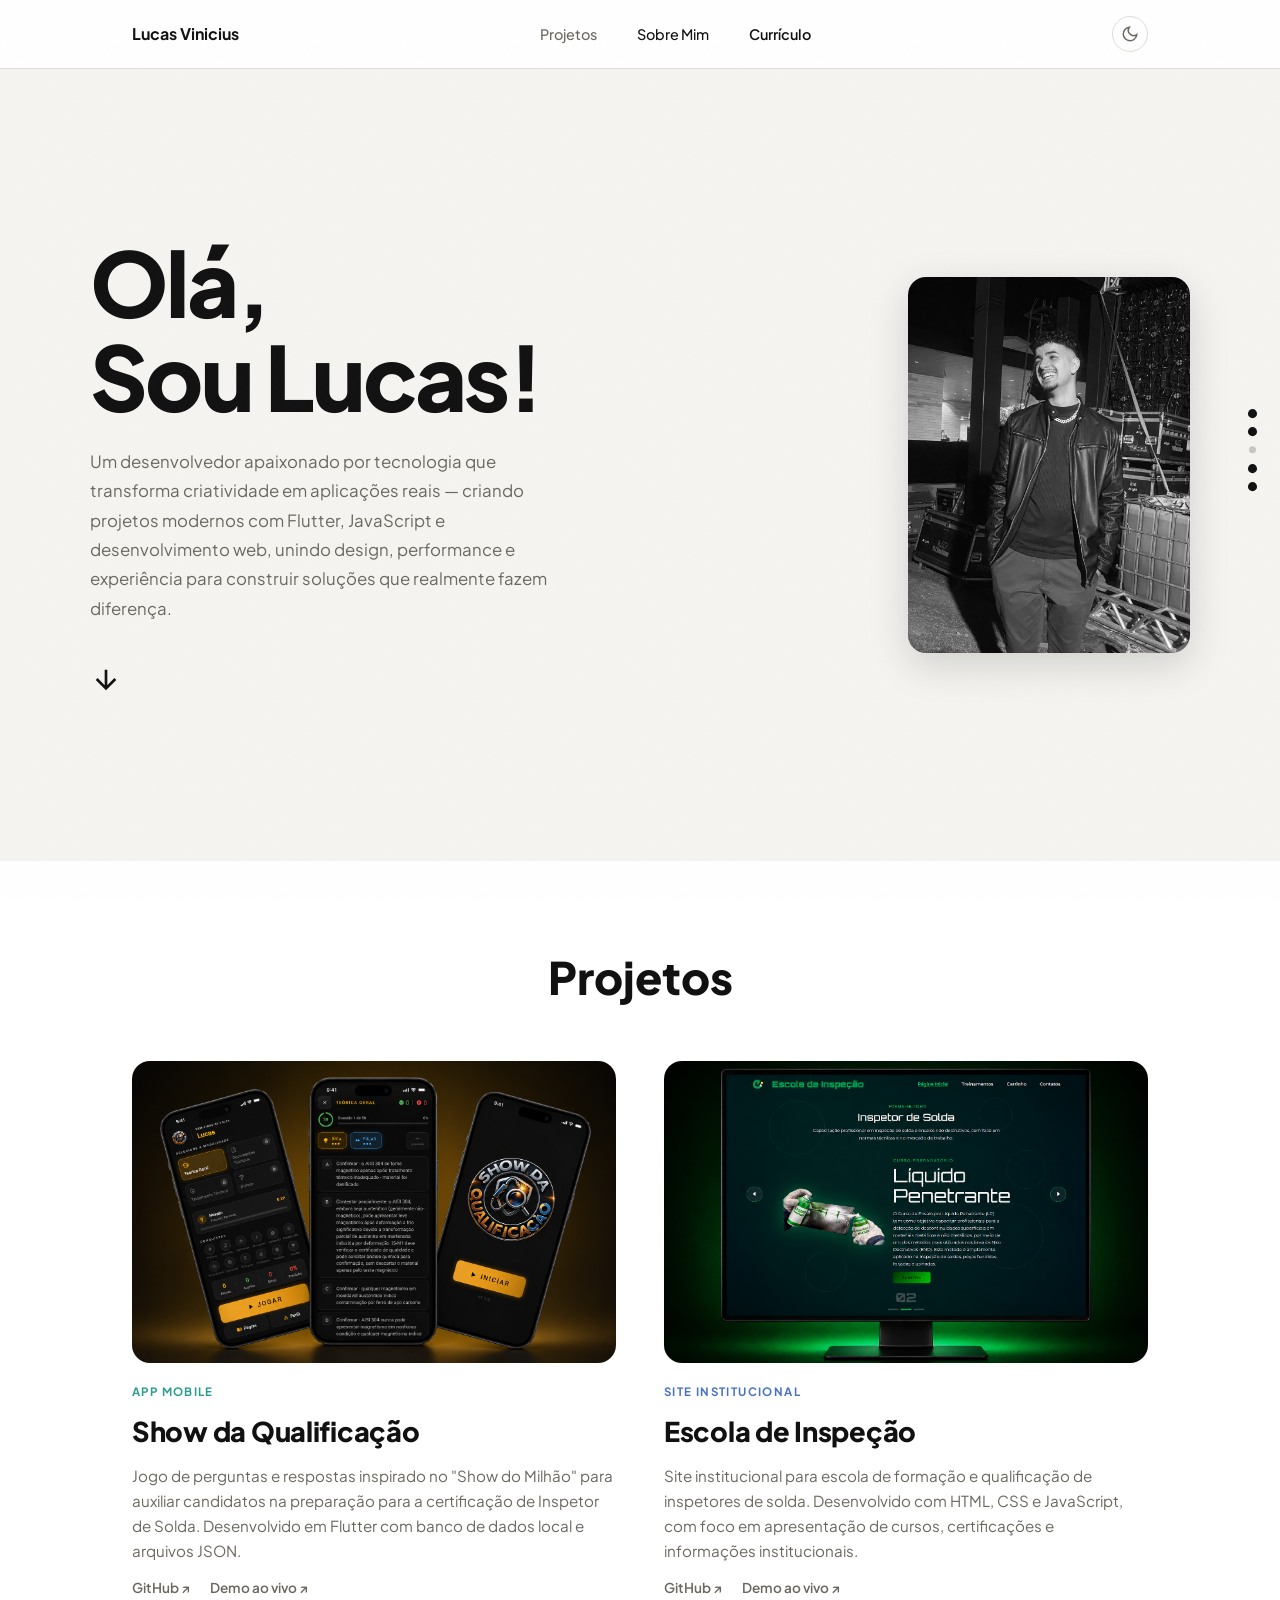
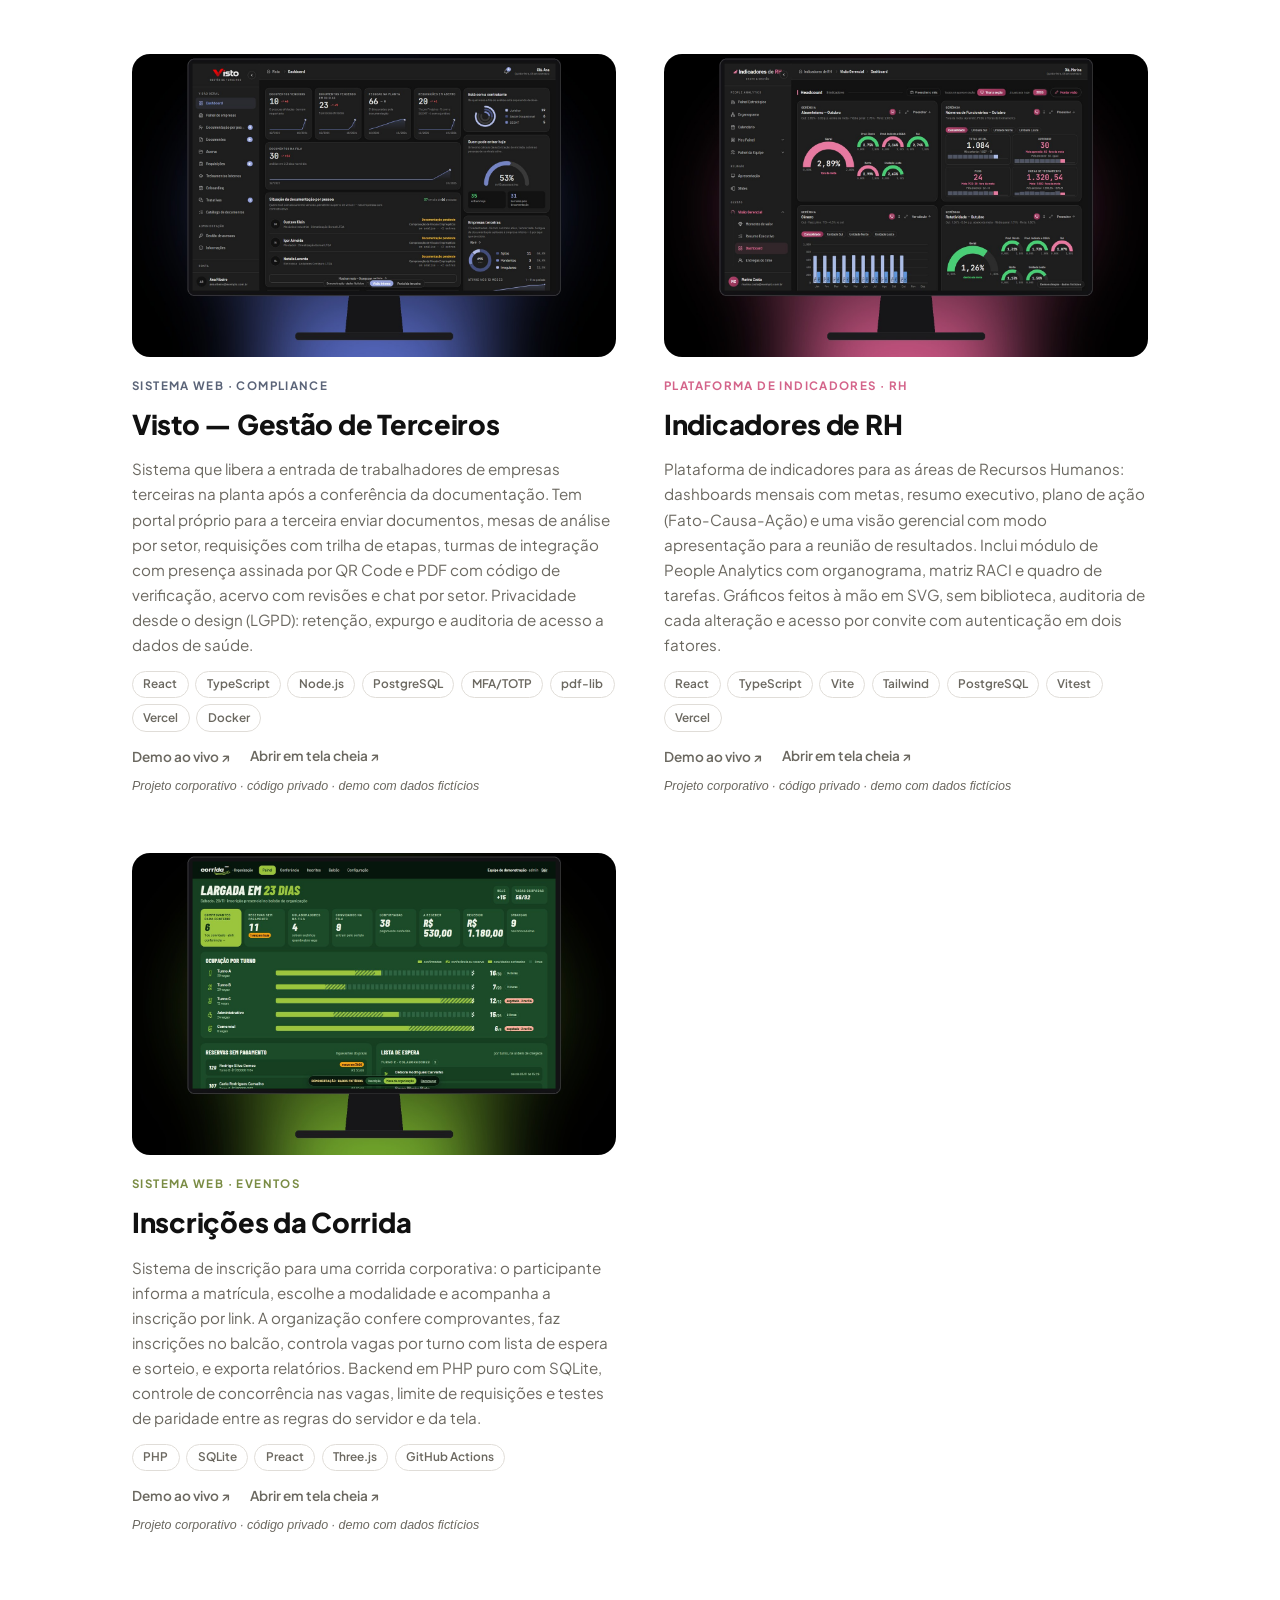
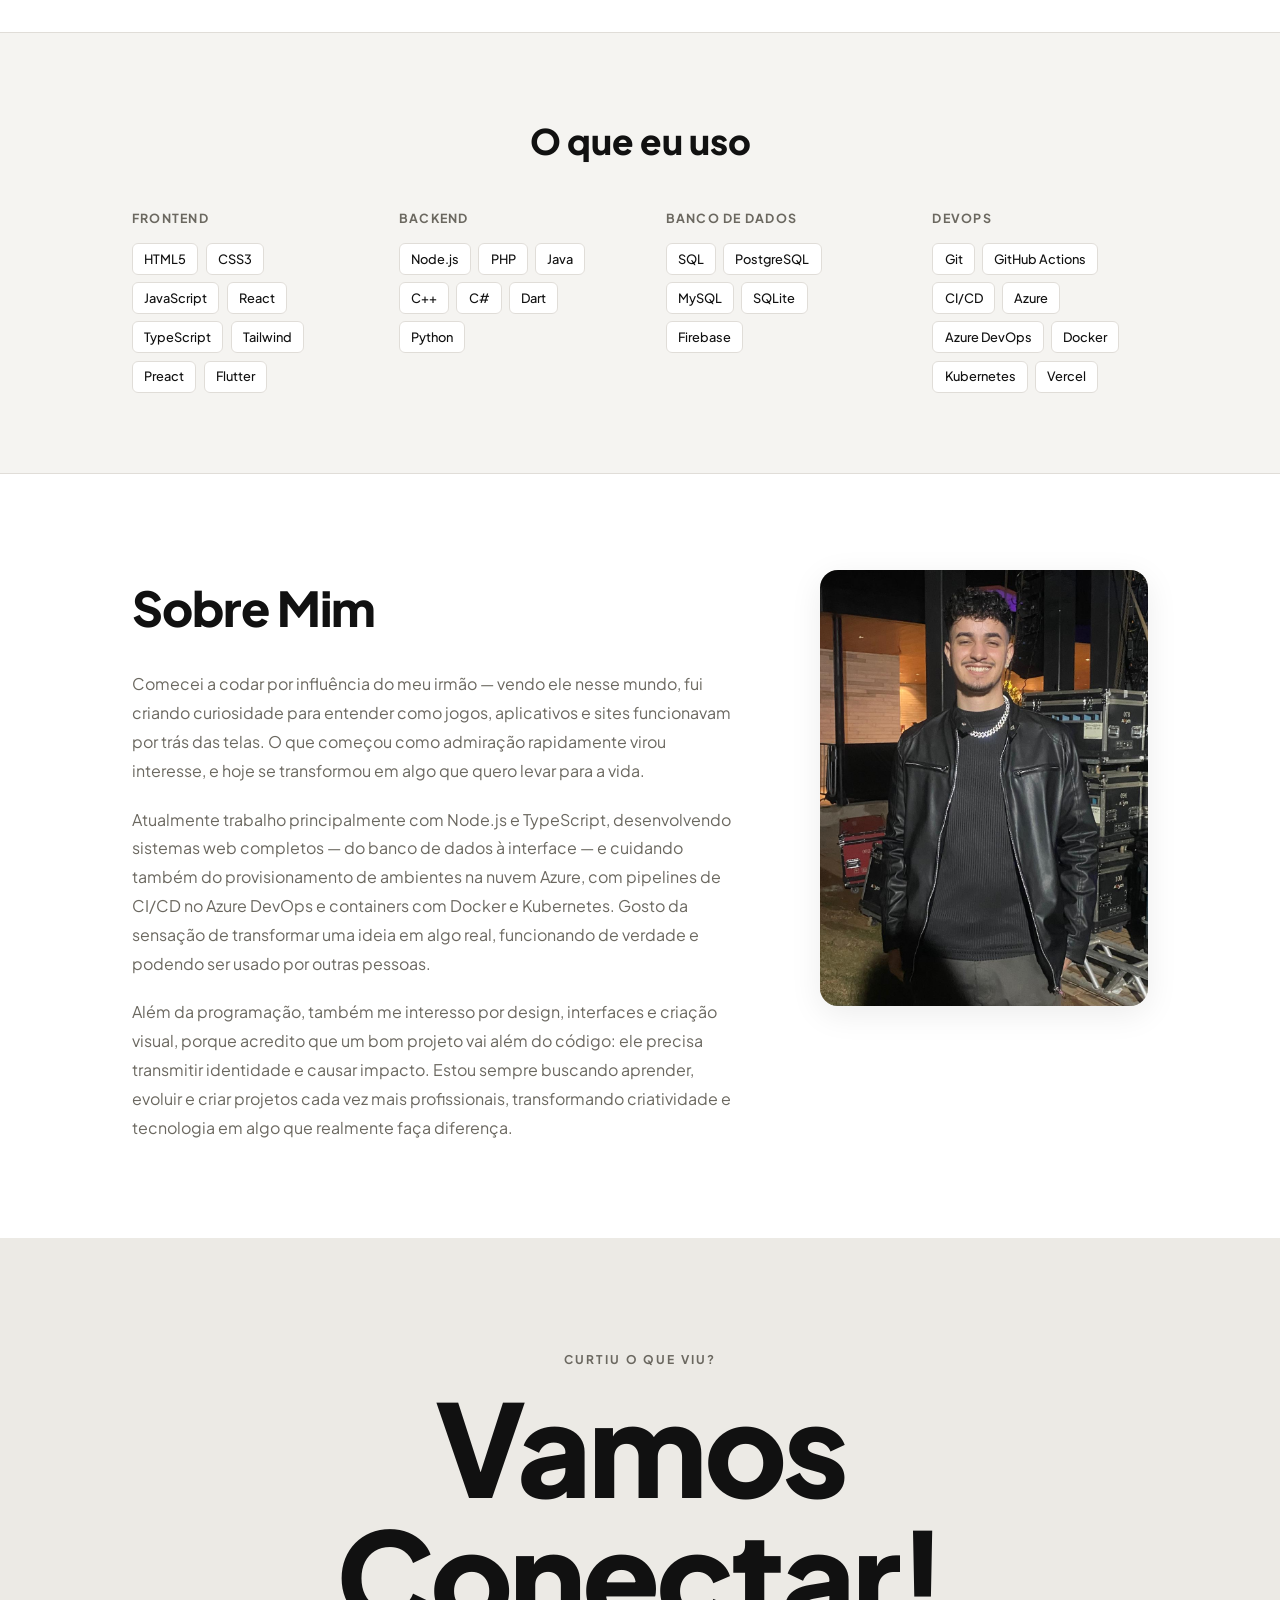
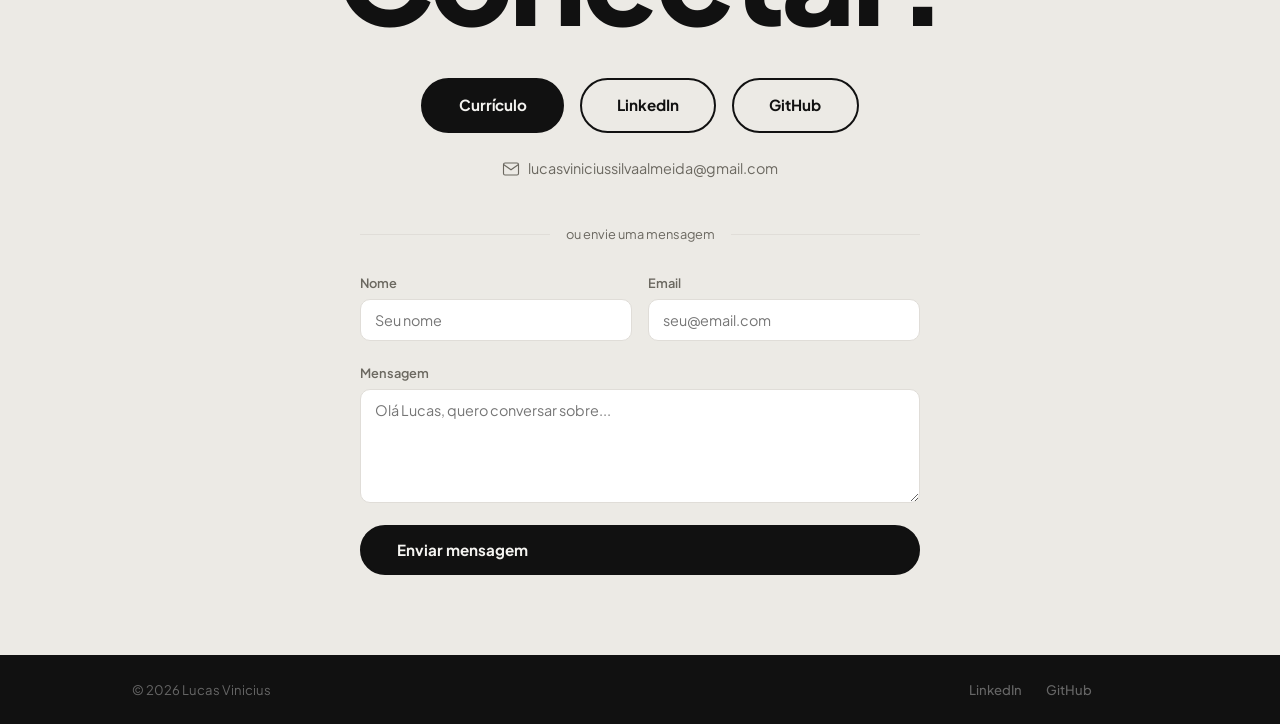
==== commit d9fb7526: "Adicionar demos navegáveis dos projetos corporativos - Demos estáticas de Visto, Indicadores de RH e" ====
--- a/index.html
+++ b/index.html
@@ -6,21 +6,21 @@
   <title>Lucas Vinicius | Full Stack Developer</title>
 
   <!-- SEO -->
-  <meta name="description" content="Portfolio de Lucas Vinicius — Full Stack Developer que cria aplicações com Flutter, JavaScript e tecnologias web, unindo design, performance e experiência do usuário." />
+  <meta name="description" content="Portfolio de Lucas Vinicius — Full Stack Developer que cria sistemas web e apps com React, TypeScript, Node.js, PHP e Flutter, unindo design, performance e experiência do usuário." />
   <meta name="author" content="Lucas Vinicius" />
 
   <!-- Open Graph -->
   <meta property="og:type"        content="website" />
   <meta property="og:url"         content="https://lucasvinicius.dev.br/" />
   <meta property="og:title"       content="Lucas Vinicius | Full Stack Developer" />
-  <meta property="og:description" content="Full Stack Developer que cria aplicações com Flutter, JavaScript e tecnologias web, unindo design, performance e experiência do usuário." />
+  <meta property="og:description" content="Full Stack Developer que cria sistemas web e apps com React, TypeScript, Node.js, PHP e Flutter, unindo design, performance e experiência do usuário." />
   <meta property="og:image"       content="https://lucasvinicius.dev.br/assets/images/photo.jpeg" />
   <meta property="og:locale"      content="pt_BR" />
 
   <!-- Twitter Card -->
   <meta name="twitter:card"        content="summary_large_image" />
   <meta name="twitter:title"       content="Lucas Vinicius | Full Stack Developer" />
-  <meta name="twitter:description" content="Full Stack Developer que cria aplicações com Flutter, JavaScript e tecnologias web, unindo design, performance e experiência do usuário." />
+  <meta name="twitter:description" content="Full Stack Developer que cria sistemas web e apps com React, TypeScript, Node.js, PHP e Flutter, unindo design, performance e experiência do usuário." />
   <meta name="twitter:image"       content="https://lucasvinicius.dev.br/assets/images/photo.jpeg" />
 
   <!-- Favicon -->
@@ -36,7 +36,6 @@
 </head>
 <body>
 
-  <div class="custom-cursor" id="customCursor" aria-hidden="true"></div>
 
   <noscript>
     <div class="noscript-banner">Este site funciona melhor com JavaScript habilitado.</div>
@@ -130,6 +129,57 @@
           </div>
         </article>
 
+
+        <article class="project-card project-card--private" data-category="web">
+          <div class="project-image project-image--slate">
+            <img src="assets/images/visto.jpg" alt="Tela do sistema Visto — Gestão de Terceiros com dados fictícios" loading="lazy" style="width:100%;height:100%;object-fit:cover;display:block;" />
+          </div>
+          <div class="project-info">
+            <span class="project-category project-category--slate">SISTEMA WEB · COMPLIANCE</span>
+            <h3>Visto — Gestão de Terceiros</h3>
+            <p>Sistema que libera a entrada de trabalhadores de empresas terceiras na planta após a conferência da documentação. Tem portal próprio para a terceira enviar documentos, mesas de análise por setor, requisições com trilha de etapas, turmas de integração com presença assinada por QR Code e PDF com código de verificação, acervo com revisões e chat por setor. Privacidade desde o design (LGPD): retenção, expurgo e auditoria de acesso a dados de saúde.</p>
+            <ul class="project-stack" aria-label="Tecnologias"><li>React</li><li>TypeScript</li><li>Node.js</li><li>PostgreSQL</li><li>MFA/TOTP</li><li>pdf-lib</li><li>Vercel</li><li>Docker</li></ul>
+            <div class="project-card-links">
+              <button class="project-text-link" data-demo-src="demo-visto/index.html" data-demo-type="web">Demo ao vivo ↗</button>
+              <a href="demo-visto/index.html" target="_blank" rel="noopener" class="project-text-link">Abrir em tela cheia ↗</a>
+            </div>
+            <span class="project-private-note">Projeto corporativo · código privado · demo com dados fictícios</span>
+          </div>
+        </article>
+
+        <article class="project-card project-card--private" data-category="web">
+          <div class="project-image project-image--rose">
+            <img src="assets/images/indicadores.jpg" alt="Tela do sistema Indicadores de RH com dados fictícios" loading="lazy" style="width:100%;height:100%;object-fit:cover;display:block;" />
+          </div>
+          <div class="project-info">
+            <span class="project-category project-category--rose">PLATAFORMA DE INDICADORES · RH</span>
+            <h3>Indicadores de RH</h3>
+            <p>Plataforma de indicadores para as áreas de Recursos Humanos: dashboards mensais com metas, resumo executivo, plano de ação (Fato-Causa-Ação) e uma visão gerencial com modo apresentação para a reunião de resultados. Inclui módulo de People Analytics com organograma, matriz RACI e quadro de tarefas. Gráficos feitos à mão em SVG, sem biblioteca, auditoria de cada alteração e acesso por convite com autenticação em dois fatores.</p>
+            <ul class="project-stack" aria-label="Tecnologias"><li>React</li><li>TypeScript</li><li>Vite</li><li>Tailwind</li><li>PostgreSQL</li><li>Vitest</li><li>Vercel</li></ul>
+            <div class="project-card-links">
+              <button class="project-text-link" data-demo-src="demo-indicadores/index.html" data-demo-type="web">Demo ao vivo ↗</button>
+              <a href="demo-indicadores/index.html" target="_blank" rel="noopener" class="project-text-link">Abrir em tela cheia ↗</a>
+            </div>
+            <span class="project-private-note">Projeto corporativo · código privado · demo com dados fictícios</span>
+          </div>
+        </article>
+
+        <article class="project-card project-card--private" data-category="web">
+          <div class="project-image project-image--olive">
+            <img src="assets/images/corrida.jpg" alt="Tela do sistema Inscrições da Corrida com dados fictícios" loading="lazy" style="width:100%;height:100%;object-fit:cover;display:block;" />
+          </div>
+          <div class="project-info">
+            <span class="project-category project-category--olive">SISTEMA WEB · EVENTOS</span>
+            <h3>Inscrições da Corrida</h3>
+            <p>Sistema de inscrição para uma corrida corporativa: o participante informa a matrícula, escolhe a modalidade e acompanha a inscrição por link. A organização confere comprovantes, faz inscrições no balcão, controla vagas por turno com lista de espera e sorteio, e exporta relatórios. Backend em PHP puro com SQLite, controle de concorrência nas vagas, limite de requisições e testes de paridade entre as regras do servidor e da tela.</p>
+            <ul class="project-stack" aria-label="Tecnologias"><li>PHP</li><li>SQLite</li><li>Preact</li><li>Three.js</li><li>GitHub Actions</li></ul>
+            <div class="project-card-links">
+              <button class="project-text-link" data-demo-src="demo-corrida/index.html" data-demo-type="web">Demo ao vivo ↗</button>
+              <a href="demo-corrida/index.html" target="_blank" rel="noopener" class="project-text-link">Abrir em tela cheia ↗</a>
+            </div>
+            <span class="project-private-note">Projeto corporativo · código privado · demo com dados fictícios</span>
+          </div>
+        </article>
       </div>
     </div>
   </section>
@@ -143,25 +193,28 @@
           <h3>Frontend</h3>
           <div class="skill-tags">
             <span>HTML5</span><span>CSS3</span><span>JavaScript</span>
-            <span>React</span><span>Flutter</span>
+            <span>React</span><span>TypeScript</span><span>Tailwind</span>
+            <span>Preact</span><span>Flutter</span>
           </div>
         </div>
         <div class="skill-group">
           <h3>Backend</h3>
           <div class="skill-tags">
-            <span>Java</span><span>C++</span><span>C#</span><span>Dart</span><span>Python</span>
+            <span>Node.js</span><span>PHP</span><span>Java</span><span>C++</span><span>C#</span><span>Dart</span><span>Python</span>
           </div>
         </div>
         <div class="skill-group">
           <h3>Banco de Dados</h3>
           <div class="skill-tags">
-            <span>SQL</span><span>MySQL</span><span>SQLite</span><span>Firebase</span>
+            <span>SQL</span><span>PostgreSQL</span><span>MySQL</span><span>SQLite</span><span>Firebase</span>
           </div>
         </div>
         <div class="skill-group">
           <h3>DevOps</h3>
           <div class="skill-tags">
-            <span>Git</span>
+            <span>Git</span><span>GitHub Actions</span><span>CI/CD</span>
+            <span>Azure</span><span>Azure DevOps</span>
+            <span>Docker</span><span>Kubernetes</span><span>Vercel</span>
           </div>
         </div>
       </div>
@@ -178,7 +231,7 @@
             Comecei a codar por influência do meu irmão — vendo ele nesse mundo, fui criando curiosidade para entender como jogos, aplicativos e sites funcionavam por trás das telas. O que começou como admiração rapidamente virou interesse, e hoje se transformou em algo que quero levar para a vida.
           </p>
           <p>
-            Atualmente desenvolvo projetos utilizando Flutter, JavaScript e tecnologias web, criando aplicações, sistemas e experiências digitais que unem funcionalidade e design. Gosto da sensação de transformar uma ideia em algo real, funcionando de verdade e podendo ser usado por outras pessoas.
+            Atualmente trabalho principalmente com Node.js e TypeScript, desenvolvendo sistemas web completos — do banco de dados à interface — e cuidando também do provisionamento de ambientes na nuvem Azure, com pipelines de CI/CD no Azure DevOps e containers com Docker e Kubernetes. Gosto da sensação de transformar uma ideia em algo real, funcionando de verdade e podendo ser usado por outras pessoas.
           </p>
           <p>
             Além da programação, também me interesso por design, interfaces e criação visual, porque acredito que um bom projeto vai além do código: ele precisa transmitir identidade e causar impacto. Estou sempre buscando aprender, evoluir e criar projetos cada vez mais profissionais, transformando criatividade e tecnologia em algo que realmente faça diferença.
--- a/assets/css/main.css
+++ b/assets/css/main.css
@@ -17,7 +17,6 @@
 @import './components/_contact.css';
 @import './components/_footer.css';
 @import './components/_backtotop.css';
-@import './components/_cursor.css';
 @import './components/_scrollprogress.css';
 @import './components/_toast.css';
 @import './components/_navdots.css';
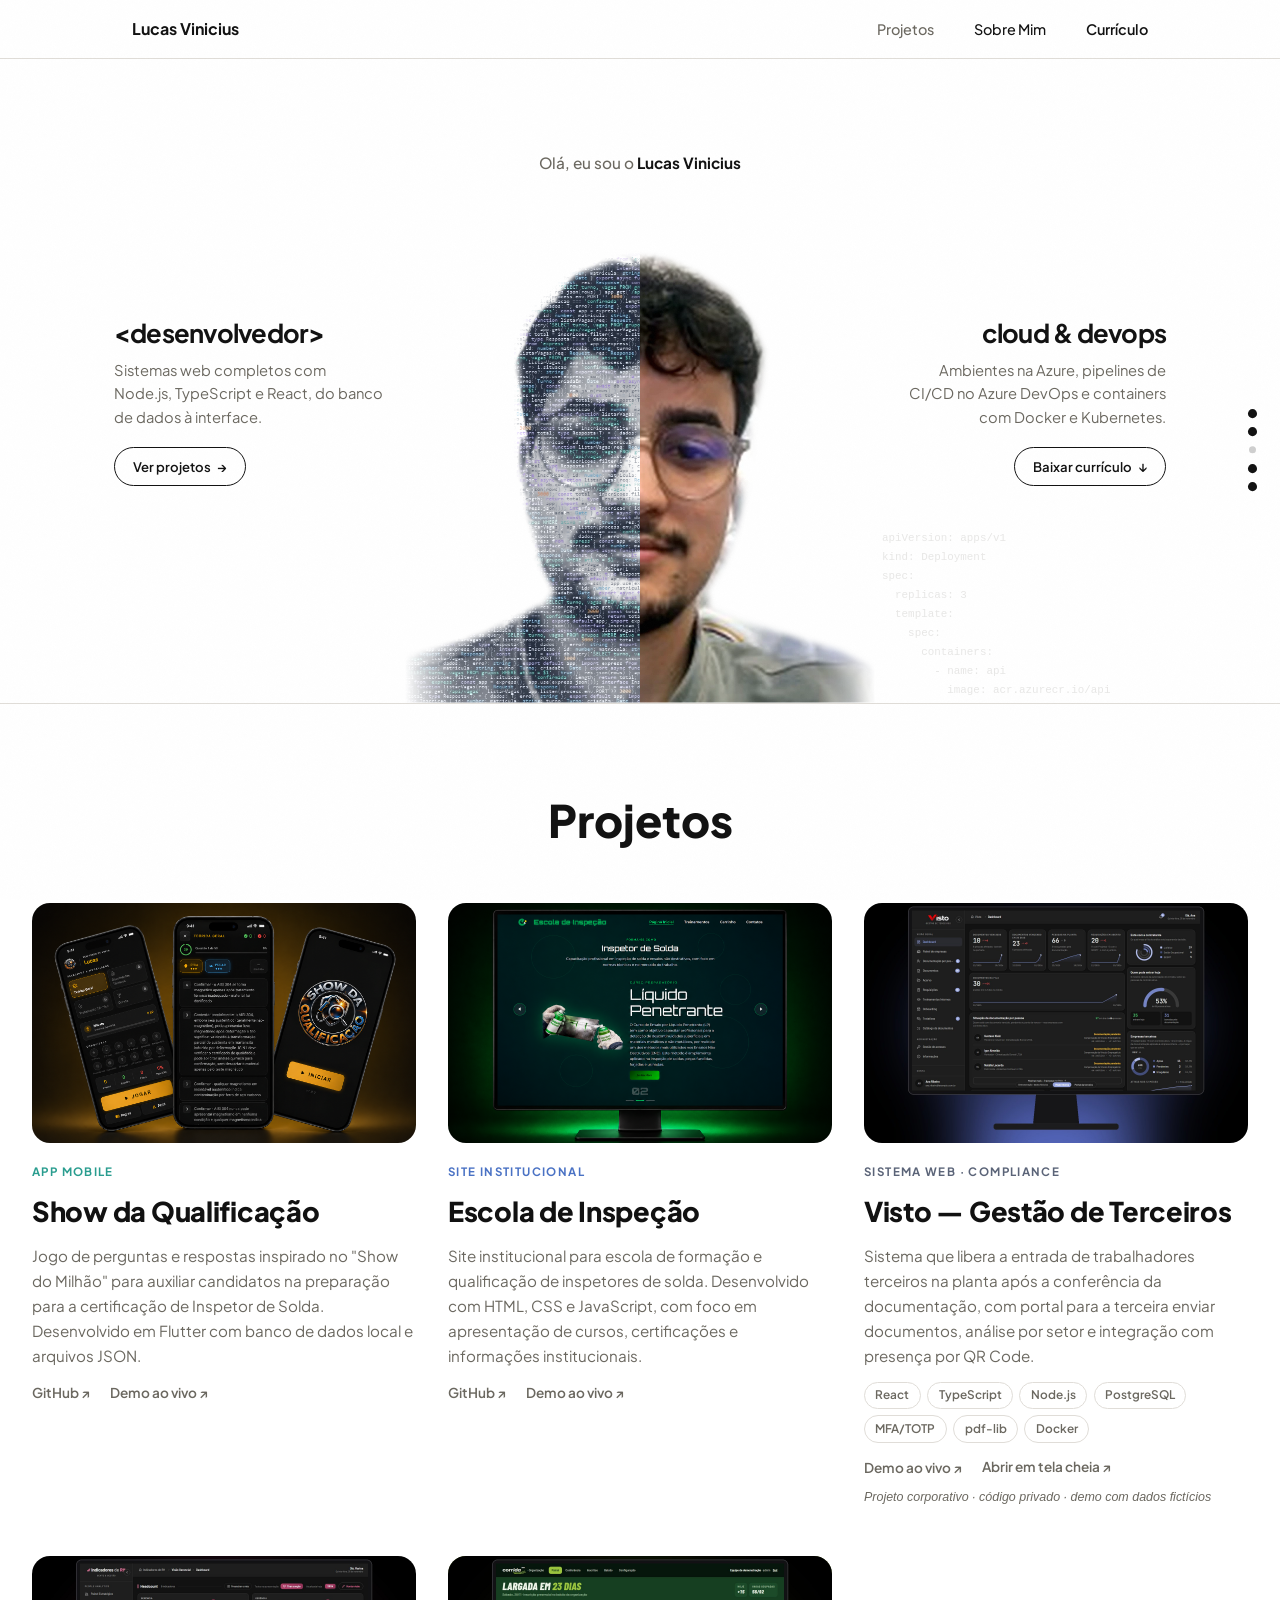
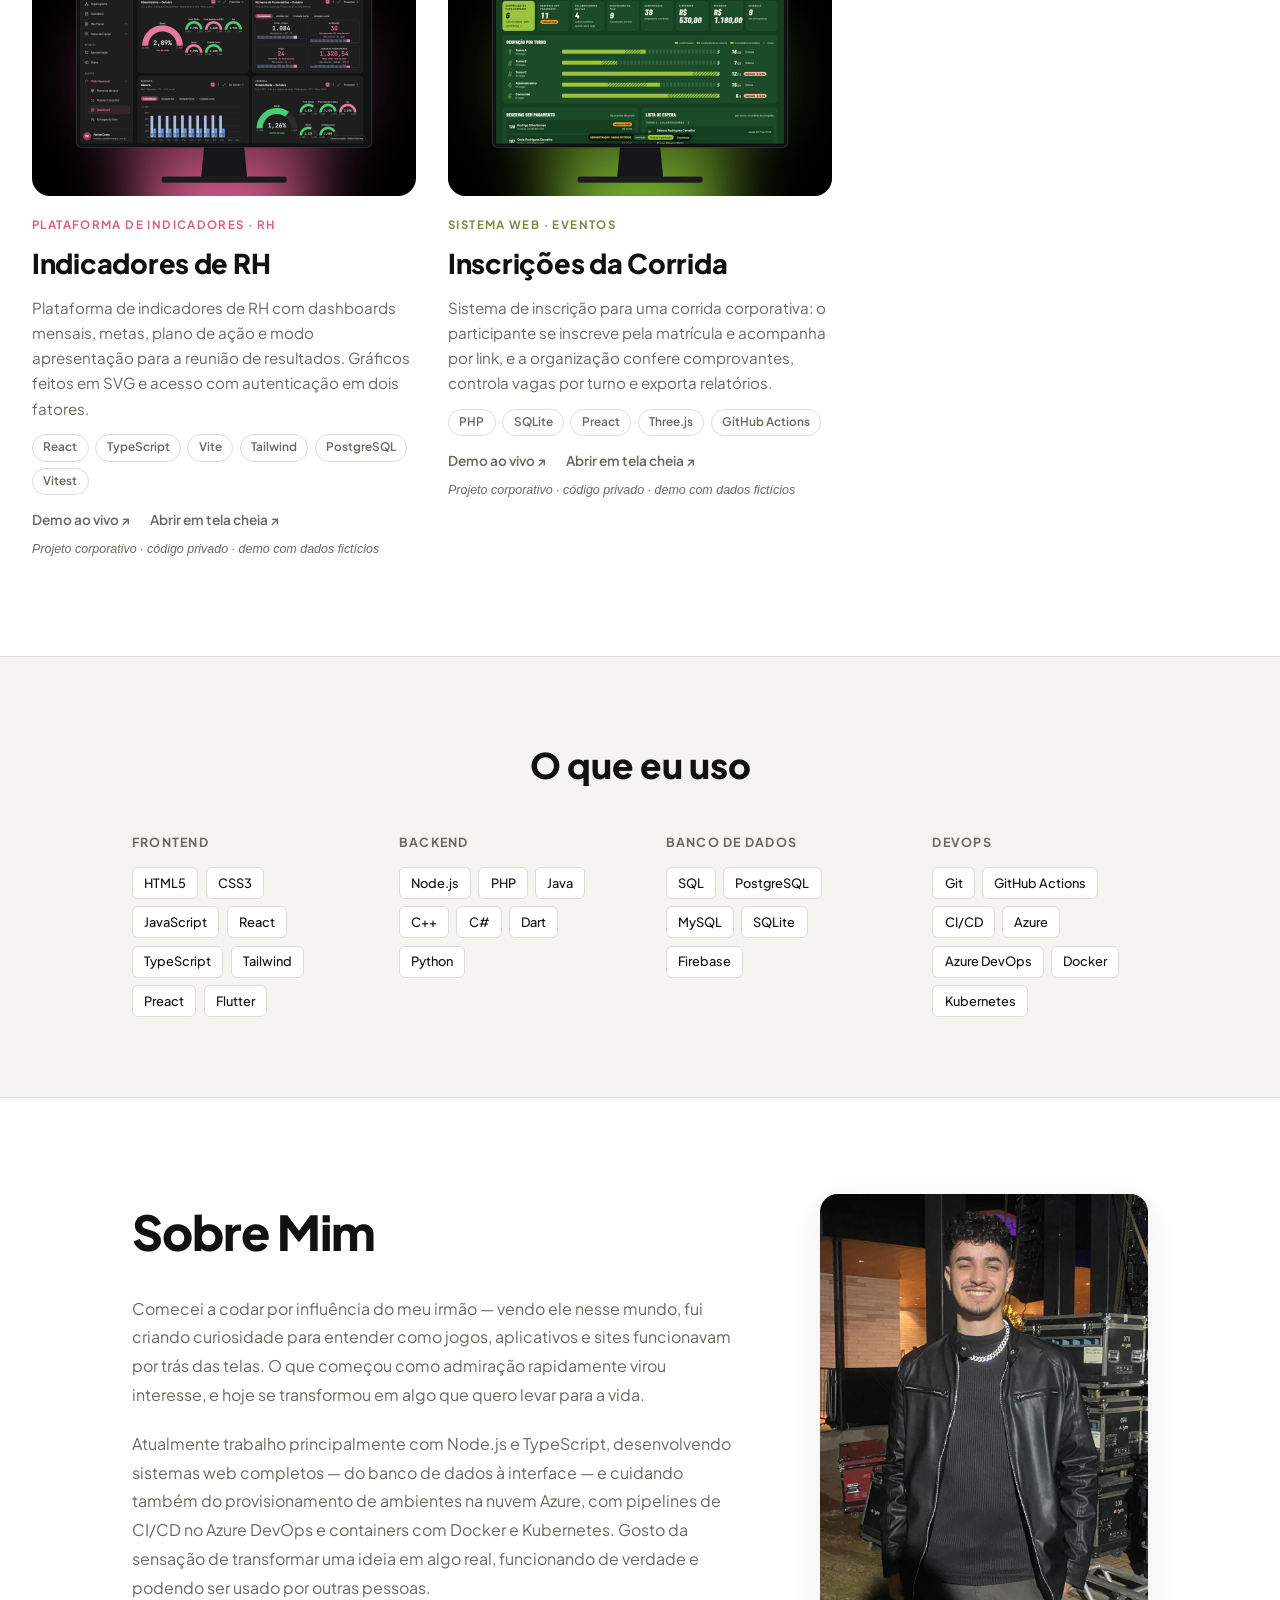
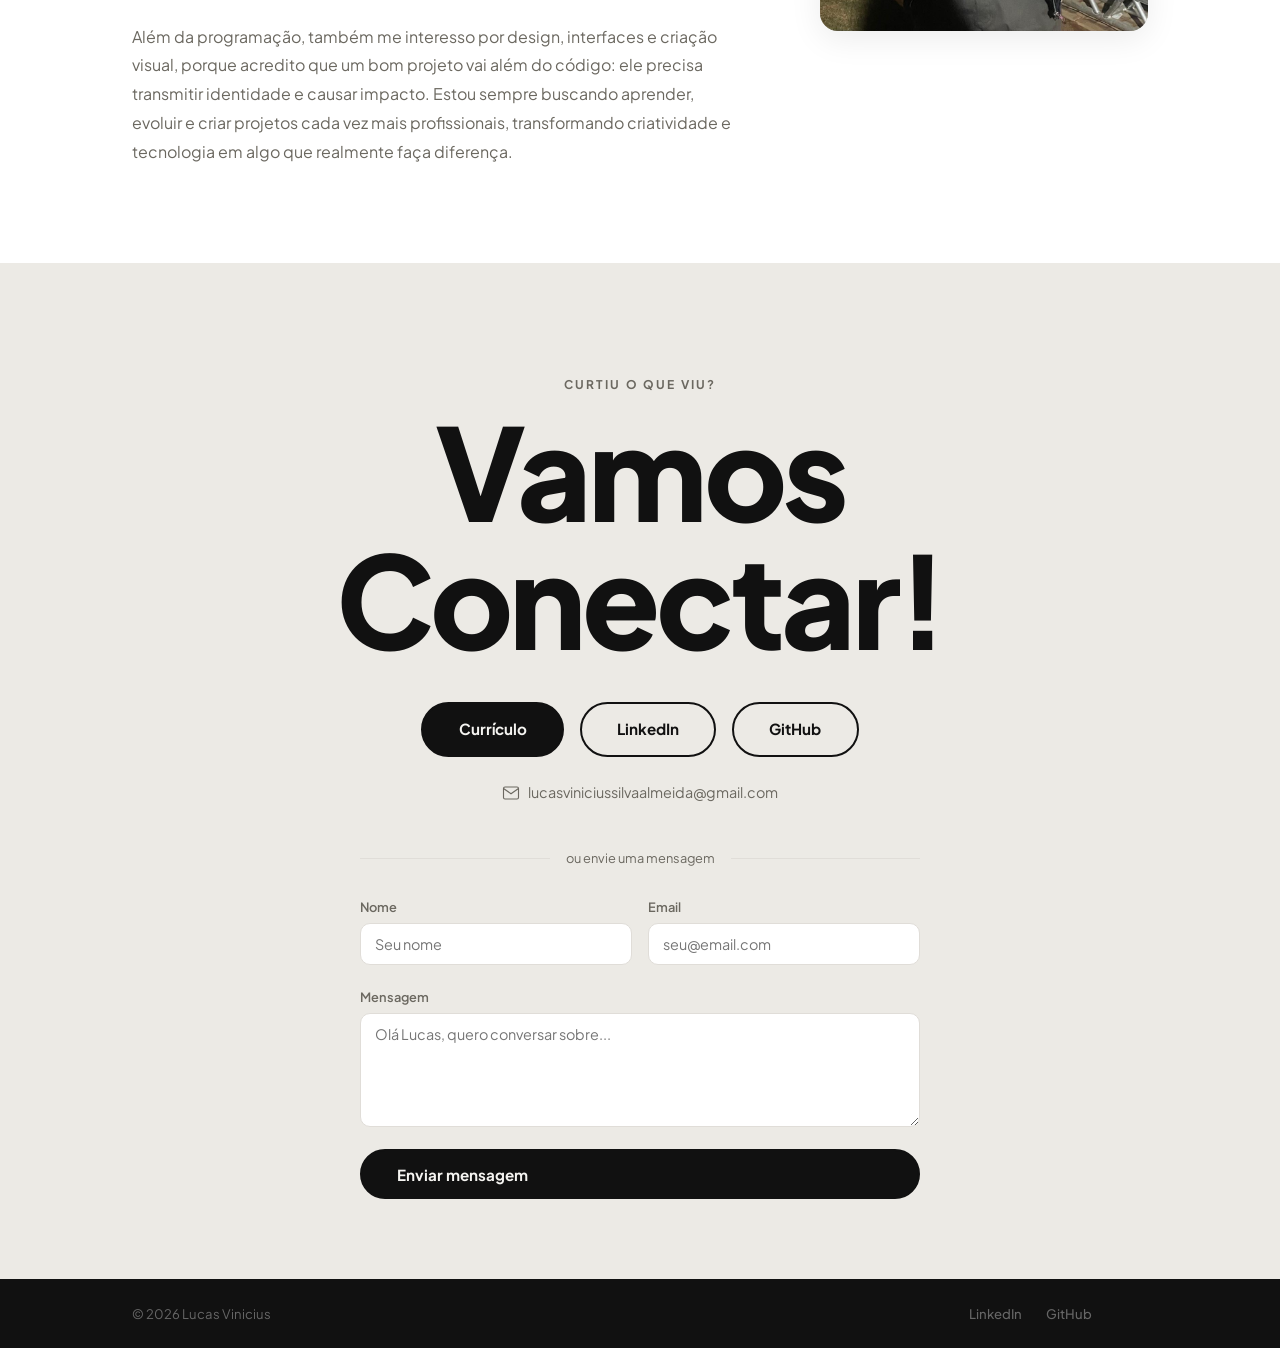
==== commit 54441717: "Redesenhar hero, atualizar currículo e ajustar projetos" ====
--- a/index.html
+++ b/index.html
@@ -24,10 +24,10 @@
   <meta name="twitter:image"       content="https://lucasvinicius.dev.br/assets/images/photo.jpeg" />
 
   <!-- Favicon -->
-  <link rel="icon" type="image/svg+xml" href="assets/favicon.svg" />
+  <link rel="icon" type="image/svg+xml" href="assets/favicon.svg?v=2" />
 
   <!-- Styles -->
-  <link rel="stylesheet" href="assets/css/main.css" />
+  <link rel="stylesheet" href="assets/css/main.css?v=20261107h" />
 
   <!-- Fonts -->
   <link rel="preconnect" href="https://fonts.googleapis.com" />
@@ -50,12 +50,8 @@
       <ul class="nav-links">
         <li><a href="#projects">Projetos</a></li>
         <li><a href="#about">Sobre Mim</a></li>
-        <li><a href="assets/images/Lucas_Vinicius_Curriculo.pdf" target="_blank" rel="noopener" class="nav-resume">Currículo</a></li>
+        <li><a href="assets/images/Lucas_Vinicius_Curriculo.pdf?v=20261106" target="_blank" rel="noopener" class="nav-resume">Currículo</a></li>
       </ul>
-      <button class="theme-toggle" id="themeToggle" aria-label="Ativar modo escuro">
-        <svg class="icon-moon" viewBox="0 0 24 24" fill="none" stroke="currentColor" stroke-width="2" width="18" height="18" aria-hidden="true"><path d="M21 12.79A9 9 0 1111.21 3 7 7 0 0021 12.79z"/></svg>
-        <svg class="icon-sun"  viewBox="0 0 24 24" fill="none" stroke="currentColor" stroke-width="2" width="18" height="18" aria-hidden="true" style="display:none"><circle cx="12" cy="12" r="5"/><line x1="12" y1="1" x2="12" y2="3"/><line x1="12" y1="21" x2="12" y2="23"/><line x1="4.22" y1="4.22" x2="5.64" y2="5.64"/><line x1="18.36" y1="18.36" x2="19.78" y2="19.78"/><line x1="1" y1="12" x2="3" y2="12"/><line x1="21" y1="12" x2="23" y2="12"/><line x1="4.22" y1="19.78" x2="5.64" y2="18.36"/><line x1="18.36" y1="5.64" x2="19.78" y2="4.22"/></svg>
-      </button>
       <button class="hamburger" id="hamburger" aria-label="Abrir menu" aria-expanded="false" aria-controls="mobileMenu">
         <span></span><span></span><span></span>
       </button>
@@ -63,26 +59,44 @@
     <ul class="mobile-menu" id="mobileMenu" aria-hidden="true">
       <li><a href="#projects" class="mobile-link">Projetos</a></li>
       <li><a href="#about"    class="mobile-link">Sobre Mim</a></li>
-      <li><a href="assets/images/Lucas_Vinicius_Curriculo.pdf" target="_blank" rel="noopener" class="mobile-link mobile-resume">Currículo ↗</a></li>
+      <li><a href="assets/images/Lucas_Vinicius_Curriculo.pdf?v=20261106" target="_blank" rel="noopener" class="mobile-link mobile-resume">Currículo ↗</a></li>
     </ul>
   </nav>
 
   <!-- HERO -->
   <section id="hero" aria-label="Apresentação">
-    <div class="hero-layout">
-      <div class="hero-text">
-        <h1 class="hero-title">Olá,<br>Sou Lucas!</h1>
-        <p class="hero-desc">
-          Um desenvolvedor apaixonado por tecnologia que transforma criatividade em aplicações reais — criando projetos modernos com Flutter, JavaScript e desenvolvimento web, unindo design, performance e experiência para construir soluções que realmente fazem diferença.
-        </p>
-        <a href="#projects" class="hero-arrow" aria-label="Ver projetos">
-          <svg viewBox="0 0 24 24" fill="none" stroke="currentColor" stroke-width="2" width="32" height="32">
-            <path d="M12 5v14M5 12l7 7 7-7"/>
-          </svg>
-        </a>
-      </div>
-      <div class="hero-image">
-        <img src="assets/images/photo.jpeg" alt="Lucas Vinicius" />
+    <div class="split" id="heroSplit">
+      <h1 class="split-ola">Olá, eu sou o <strong>Lucas Vinicius</strong><span class="sr-only"> — desenvolvedor full stack e cloud &amp; devops</span></h1>
+
+      <div class="split-lado split-lado--dev">
+        <p class="split-titulo">&lt;desenvolvedor&gt;</p>
+        <p class="split-desc">Sistemas web completos com Node.js, TypeScript e React, do banco de dados à interface.</p>
+        <a href="#projects" class="split-cta">Ver projetos <span aria-hidden="true">→</span></a>
+      </div>
+
+      <div class="split-lado split-lado--cloud">
+        <p class="split-titulo">cloud &amp; devops</p>
+        <p class="split-desc">Ambientes na Azure, pipelines de CI/CD no Azure DevOps e containers com Docker e Kubernetes.</p>
+        <a href="assets/images/Lucas_Vinicius_Curriculo.pdf?v=20261106" class="split-cta" target="_blank" rel="noopener">Baixar currículo <span aria-hidden="true">↓</span></a>
+      </div>
+
+      <pre class="split-codigo" aria-hidden="true">apiVersion: apps/v1
+kind: Deployment
+spec:
+  replicas: 3
+  template:
+    spec:
+      containers:
+        - name: api
+          image: acr.azurecr.io/api
+- task: AzureCLI@2
+  inputs:
+    scriptType: bash
+az aks get-credentials</pre>
+
+      <div class="split-palco">
+        <img class="split-img split-img--real" src="assets/images/hero-real.webp?v=4" alt="Lucas Vinicius" width="800" height="800" />
+        <img class="split-img split-img--codigo" src="assets/images/hero-codigo.webp?v=3" alt="" aria-hidden="true" width="800" height="800" />
       </div>
     </div>
   </section>
@@ -130,15 +144,17 @@
         </article>
 
 
-        <article class="project-card project-card--private" data-category="web">
-          <div class="project-image project-image--slate">
+        <article class="project-card" data-category="web">
+          <button type="button" class="project-image-link" data-demo-src="demo-visto/index.html" data-demo-type="web" aria-label="Abrir a demonstração: Visto">
+            <div class="project-image project-image--slate">
             <img src="assets/images/visto.jpg" alt="Tela do sistema Visto — Gestão de Terceiros com dados fictícios" loading="lazy" style="width:100%;height:100%;object-fit:cover;display:block;" />
           </div>
+          </button>
           <div class="project-info">
             <span class="project-category project-category--slate">SISTEMA WEB · COMPLIANCE</span>
             <h3>Visto — Gestão de Terceiros</h3>
-            <p>Sistema que libera a entrada de trabalhadores de empresas terceiras na planta após a conferência da documentação. Tem portal próprio para a terceira enviar documentos, mesas de análise por setor, requisições com trilha de etapas, turmas de integração com presença assinada por QR Code e PDF com código de verificação, acervo com revisões e chat por setor. Privacidade desde o design (LGPD): retenção, expurgo e auditoria de acesso a dados de saúde.</p>
-            <ul class="project-stack" aria-label="Tecnologias"><li>React</li><li>TypeScript</li><li>Node.js</li><li>PostgreSQL</li><li>MFA/TOTP</li><li>pdf-lib</li><li>Vercel</li><li>Docker</li></ul>
+            <p>Sistema que libera a entrada de trabalhadores terceiros na planta após a conferência da documentação, com portal para a terceira enviar documentos, análise por setor e integração com presença por QR Code.</p>
+            <ul class="project-stack" aria-label="Tecnologias"><li>React</li><li>TypeScript</li><li>Node.js</li><li>PostgreSQL</li><li>MFA/TOTP</li><li>pdf-lib</li><li>Docker</li></ul>
             <div class="project-card-links">
               <button class="project-text-link" data-demo-src="demo-visto/index.html" data-demo-type="web">Demo ao vivo ↗</button>
               <a href="demo-visto/index.html" target="_blank" rel="noopener" class="project-text-link">Abrir em tela cheia ↗</a>
@@ -147,15 +163,17 @@
           </div>
         </article>
 
-        <article class="project-card project-card--private" data-category="web">
-          <div class="project-image project-image--rose">
+        <article class="project-card" data-category="web">
+          <button type="button" class="project-image-link" data-demo-src="demo-indicadores/index.html" data-demo-type="web" aria-label="Abrir a demonstração: Indicadores de RH">
+            <div class="project-image project-image--rose">
             <img src="assets/images/indicadores.jpg" alt="Tela do sistema Indicadores de RH com dados fictícios" loading="lazy" style="width:100%;height:100%;object-fit:cover;display:block;" />
           </div>
+          </button>
           <div class="project-info">
             <span class="project-category project-category--rose">PLATAFORMA DE INDICADORES · RH</span>
             <h3>Indicadores de RH</h3>
-            <p>Plataforma de indicadores para as áreas de Recursos Humanos: dashboards mensais com metas, resumo executivo, plano de ação (Fato-Causa-Ação) e uma visão gerencial com modo apresentação para a reunião de resultados. Inclui módulo de People Analytics com organograma, matriz RACI e quadro de tarefas. Gráficos feitos à mão em SVG, sem biblioteca, auditoria de cada alteração e acesso por convite com autenticação em dois fatores.</p>
-            <ul class="project-stack" aria-label="Tecnologias"><li>React</li><li>TypeScript</li><li>Vite</li><li>Tailwind</li><li>PostgreSQL</li><li>Vitest</li><li>Vercel</li></ul>
+            <p>Plataforma de indicadores de RH com dashboards mensais, metas, plano de ação e modo apresentação para a reunião de resultados. Gráficos feitos em SVG e acesso com autenticação em dois fatores.</p>
+            <ul class="project-stack" aria-label="Tecnologias"><li>React</li><li>TypeScript</li><li>Vite</li><li>Tailwind</li><li>PostgreSQL</li><li>Vitest</li></ul>
             <div class="project-card-links">
               <button class="project-text-link" data-demo-src="demo-indicadores/index.html" data-demo-type="web">Demo ao vivo ↗</button>
               <a href="demo-indicadores/index.html" target="_blank" rel="noopener" class="project-text-link">Abrir em tela cheia ↗</a>
@@ -164,14 +182,16 @@
           </div>
         </article>
 
-        <article class="project-card project-card--private" data-category="web">
-          <div class="project-image project-image--olive">
+        <article class="project-card" data-category="web">
+          <button type="button" class="project-image-link" data-demo-src="demo-corrida/index.html" data-demo-type="web" aria-label="Abrir a demonstração: Inscrições da Corrida">
+            <div class="project-image project-image--olive">
             <img src="assets/images/corrida.jpg" alt="Tela do sistema Inscrições da Corrida com dados fictícios" loading="lazy" style="width:100%;height:100%;object-fit:cover;display:block;" />
           </div>
+          </button>
           <div class="project-info">
             <span class="project-category project-category--olive">SISTEMA WEB · EVENTOS</span>
             <h3>Inscrições da Corrida</h3>
-            <p>Sistema de inscrição para uma corrida corporativa: o participante informa a matrícula, escolhe a modalidade e acompanha a inscrição por link. A organização confere comprovantes, faz inscrições no balcão, controla vagas por turno com lista de espera e sorteio, e exporta relatórios. Backend em PHP puro com SQLite, controle de concorrência nas vagas, limite de requisições e testes de paridade entre as regras do servidor e da tela.</p>
+            <p>Sistema de inscrição para uma corrida corporativa: o participante se inscreve pela matrícula e acompanha por link, e a organização confere comprovantes, controla vagas por turno e exporta relatórios.</p>
             <ul class="project-stack" aria-label="Tecnologias"><li>PHP</li><li>SQLite</li><li>Preact</li><li>Three.js</li><li>GitHub Actions</li></ul>
             <div class="project-card-links">
               <button class="project-text-link" data-demo-src="demo-corrida/index.html" data-demo-type="web">Demo ao vivo ↗</button>
@@ -214,7 +234,7 @@
           <div class="skill-tags">
             <span>Git</span><span>GitHub Actions</span><span>CI/CD</span>
             <span>Azure</span><span>Azure DevOps</span>
-            <span>Docker</span><span>Kubernetes</span><span>Vercel</span>
+            <span>Docker</span><span>Kubernetes</span>
           </div>
         </div>
       </div>
@@ -250,7 +270,7 @@
       <p class="connect-eyebrow">CURTIU O QUE VIU?</p>
       <h2 class="connect-title">Vamos Conectar!</h2>
       <div class="connect-buttons">
-        <a href="assets/images/Lucas_Vinicius_Curriculo.pdf" target="_blank" rel="noopener" class="btn-dark">Currículo</a>
+        <a href="assets/images/Lucas_Vinicius_Curriculo.pdf?v=20261106" target="_blank" rel="noopener" class="btn-dark">Currículo</a>
         <a href="https://www.linkedin.com/in/lucasviniciussilvaalmeida/" target="_blank" rel="noopener" class="btn-outlined">LinkedIn</a>
         <a href="https://github.com/lucaasxz" target="_blank" rel="noopener" class="btn-outlined">GitHub</a>
       </div>
@@ -312,6 +332,6 @@
     </svg>
   </button>
 
-  <script type="module" src="assets/js/main.js"></script>
+  <script type="module" src="assets/js/main.js?v=20261107h"></script>
 </body>
 </html>
--- a/assets/css/main.css
+++ b/assets/css/main.css
@@ -1,27 +1,27 @@
 /* Base */
-@import './base/_variables.css';
-@import './base/_reset.css';
-@import './base/_typography.css';
+@import './base/_variables.css?v=20261107h';
+@import './base/_reset.css?v=20261107h';
+@import './base/_typography.css?v=20261107h';
 
 /* Utilities */
-@import './utils/_utilities.css';
-@import './utils/_animations.css';
-@import './utils/_noise.css';
+@import './utils/_utilities.css?v=20261107h';
+@import './utils/_animations.css?v=20261107h';
+@import './utils/_noise.css?v=20261107h';
 
 /* Components */
-@import './components/_navbar.css';
-@import './components/_hero.css';
-@import './components/_projects.css';
-@import './components/_skills.css';
-@import './components/_about.css';
-@import './components/_contact.css';
-@import './components/_footer.css';
-@import './components/_backtotop.css';
-@import './components/_scrollprogress.css';
-@import './components/_toast.css';
-@import './components/_navdots.css';
-@import './components/_skeleton.css';
-@import './components/_demo-modal.css';
+@import './components/_navbar.css?v=20261107h';
+@import './components/_hero.css?v=20261107h';
+@import './components/_projects.css?v=20261107h';
+@import './components/_skills.css?v=20261107h';
+@import './components/_about.css?v=20261107h';
+@import './components/_contact.css?v=20261107h';
+@import './components/_footer.css?v=20261107h';
+@import './components/_backtotop.css?v=20261107h';
+@import './components/_scrollprogress.css?v=20261107h';
+@import './components/_toast.css?v=20261107h';
+@import './components/_navdots.css?v=20261107h';
+@import './components/_skeleton.css?v=20261107h';
+@import './components/_demo-modal.css?v=20261107h';
 
 /* Responsive (always last) */
-@import './utils/_responsive.css';
+@import './utils/_responsive.css?v=20261107h';
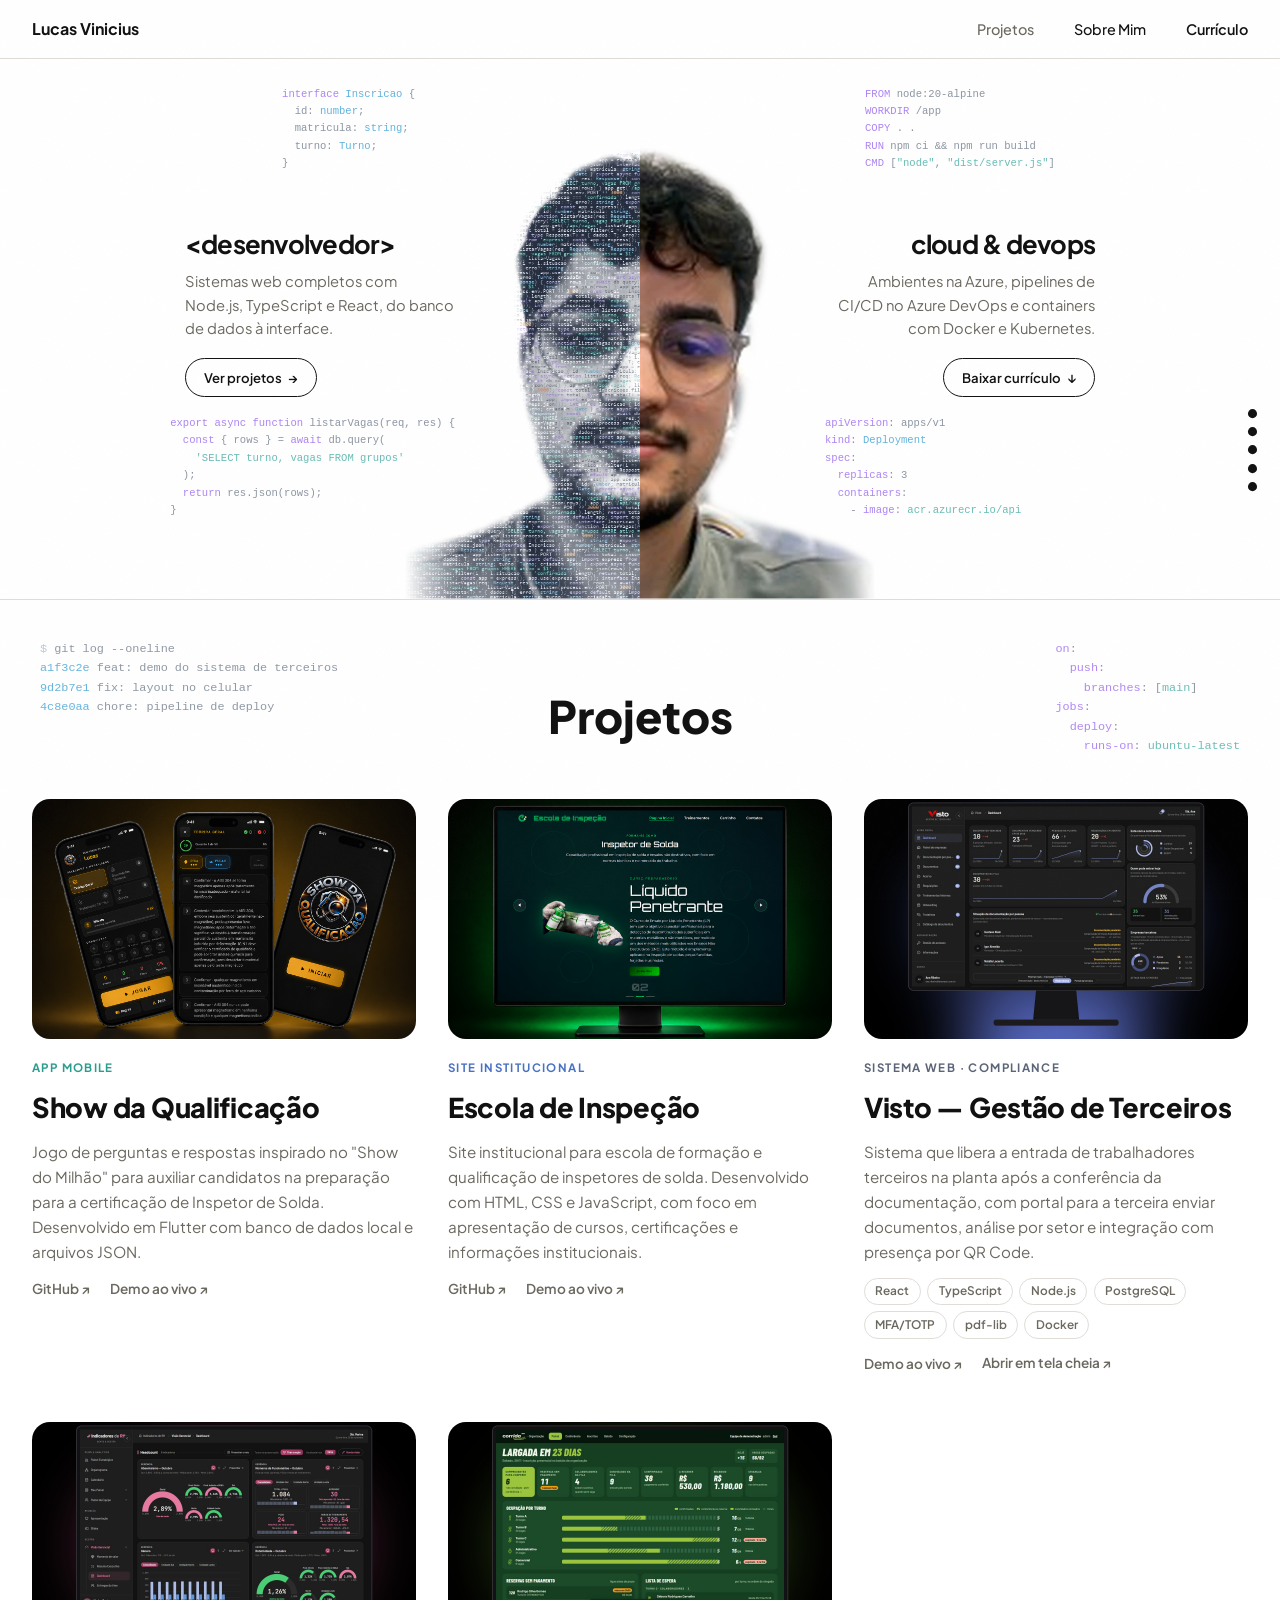
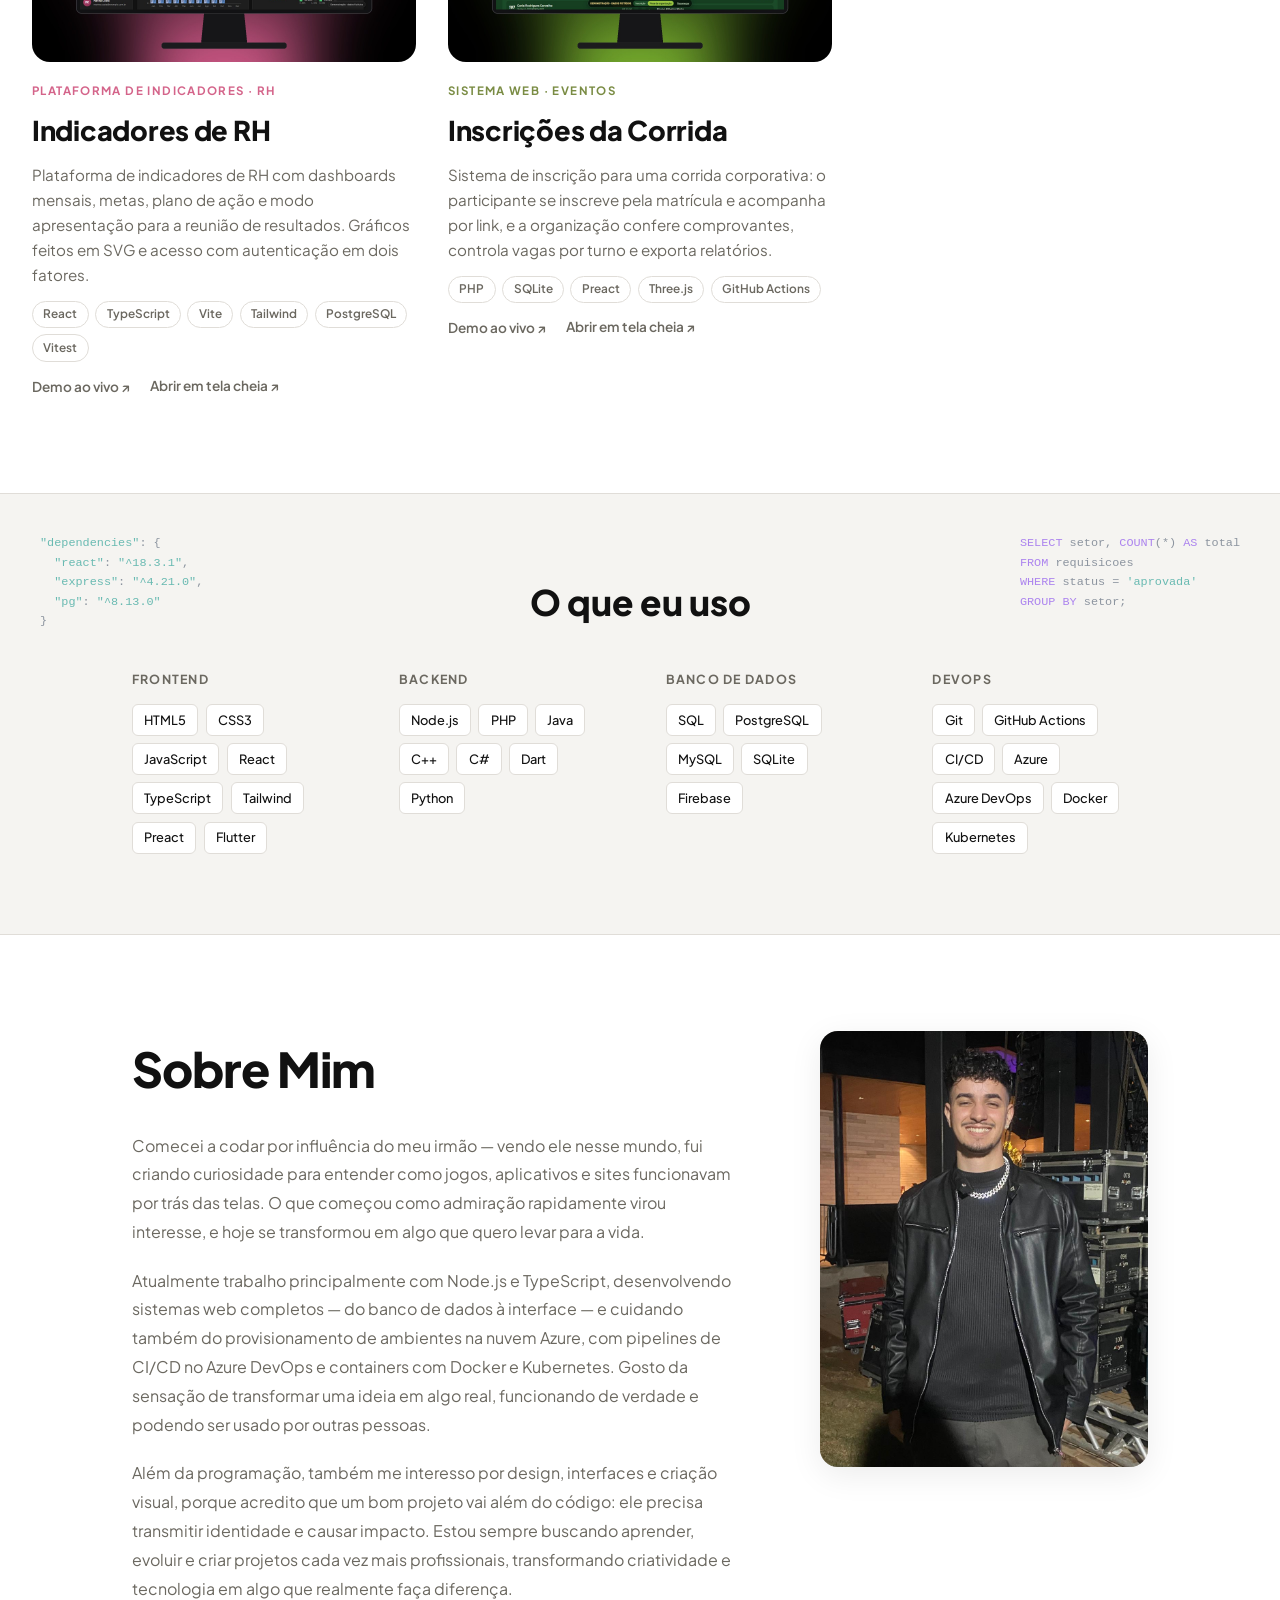
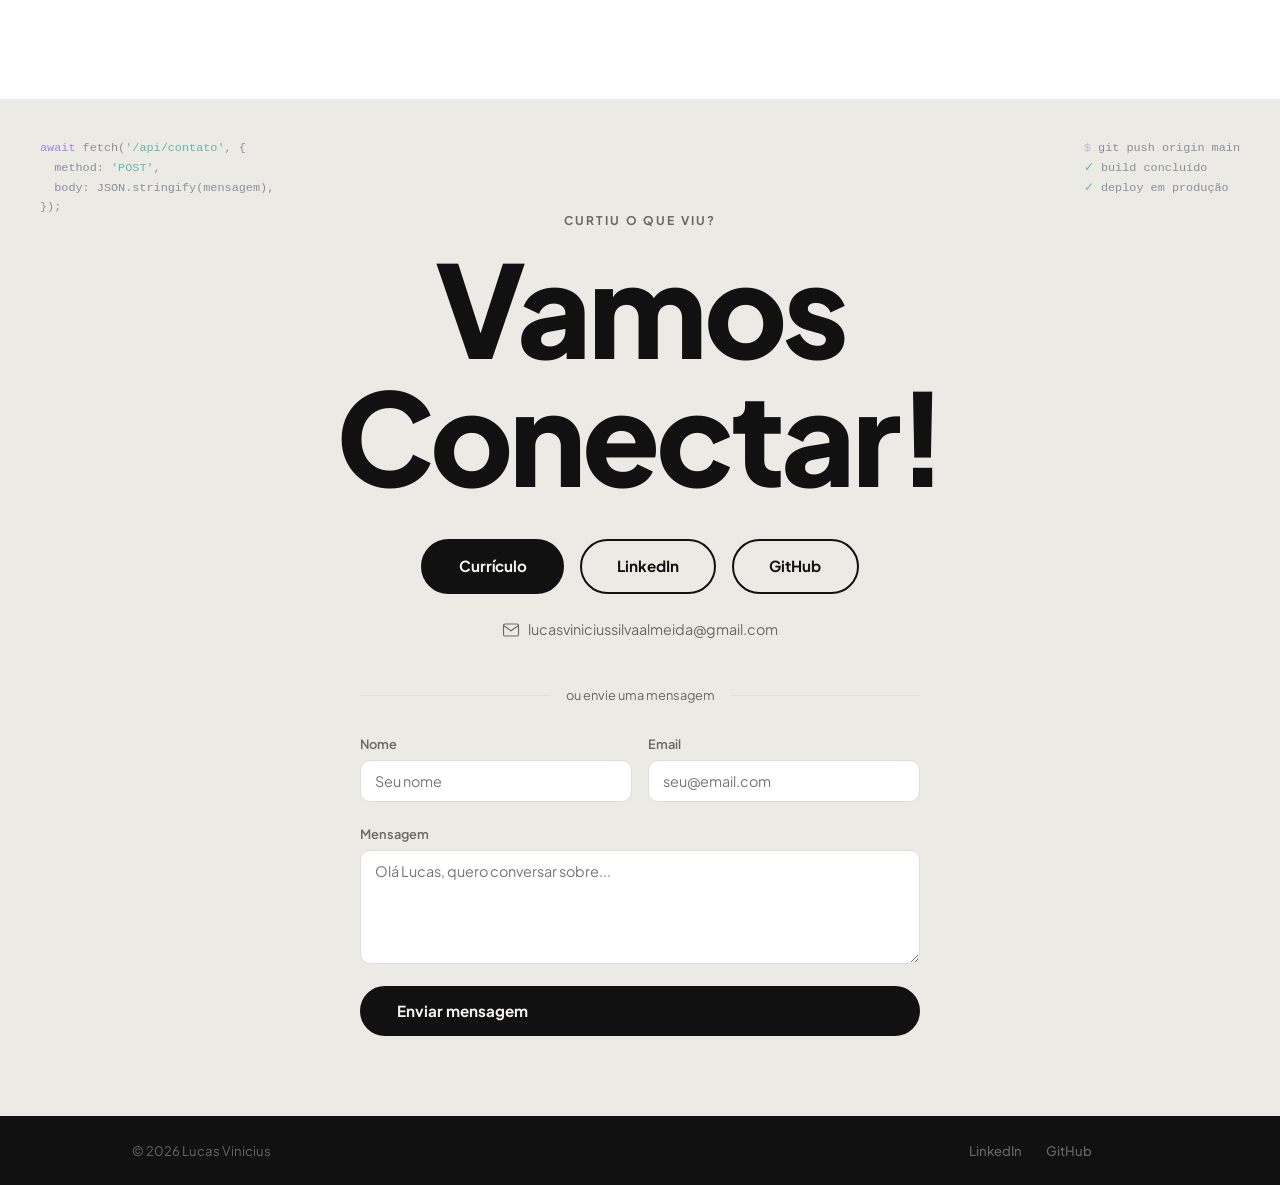
==== commit a6611249: "Refinar hero, menu mobile e detalhes de código no portfólio - Hero: metades do rosto se juntam na en" ====
--- a/index.html
+++ b/index.html
@@ -27,7 +27,7 @@
   <link rel="icon" type="image/svg+xml" href="assets/favicon.svg?v=2" />
 
   <!-- Styles -->
-  <link rel="stylesheet" href="assets/css/main.css?v=20261107h" />
+  <link rel="stylesheet" href="assets/css/main.css?v=20261109t" />
 
   <!-- Fonts -->
   <link rel="preconnect" href="https://fonts.googleapis.com" />
@@ -56,17 +56,33 @@
         <span></span><span></span><span></span>
       </button>
     </div>
-    <ul class="mobile-menu" id="mobileMenu" aria-hidden="true">
-      <li><a href="#projects" class="mobile-link">Projetos</a></li>
-      <li><a href="#about"    class="mobile-link">Sobre Mim</a></li>
-      <li><a href="assets/images/Lucas_Vinicius_Curriculo.pdf?v=20261106" target="_blank" rel="noopener" class="mobile-link mobile-resume">Currículo ↗</a></li>
-    </ul>
+    <div class="mobile-menu" id="mobileMenu" aria-hidden="true">
+      <ul class="mobile-links">
+        <li><a href="#hero"     class="mobile-link">Início</a></li>
+        <li><a href="#projects" class="mobile-link">Projetos</a></li>
+        <li><a href="#skills"   class="mobile-link">O que eu uso</a></li>
+        <li><a href="#about"    class="mobile-link">Sobre Mim</a></li>
+        <li><a href="#contact"  class="mobile-link">Contato</a></li>
+        <li><a href="assets/images/Lucas_Vinicius_Curriculo.pdf?v=20261106" target="_blank" rel="noopener" class="mobile-link">Currículo</a></li>
+      </ul>
+      <div class="mobile-social">
+        <a href="https://www.linkedin.com/in/lucasviniciussilvaalmeida/" target="_blank" rel="noopener" aria-label="LinkedIn">
+          <svg viewBox="0 0 24 24" aria-hidden="true"><path d="M4.98 3.5a2.5 2.5 0 1 1 0 5 2.5 2.5 0 0 1 0-5zM3 9.75h4v11.25H3zM9.5 9.75h3.8v1.6h.06c.53-1 1.83-2.05 3.77-2.05 4.03 0 4.77 2.65 4.77 6.1V21h-4v-4.9c0-1.17-.02-2.68-1.63-2.68-1.64 0-1.89 1.28-1.89 2.6V21h-4z"/></svg>
+        </a>
+        <a href="https://github.com/lucaasxz" target="_blank" rel="noopener" aria-label="GitHub">
+          <svg viewBox="0 0 24 24" aria-hidden="true"><path d="M12 .5a11.5 11.5 0 0 0-3.64 22.41c.58.1.79-.25.79-.56v-2c-3.2.7-3.88-1.37-3.88-1.37-.52-1.33-1.28-1.69-1.28-1.69-1.05-.72.08-.7.08-.7 1.16.08 1.77 1.19 1.77 1.19 1.03 1.77 2.7 1.26 3.36.96.1-.75.4-1.26.73-1.55-2.55-.29-5.24-1.28-5.24-5.69 0-1.26.45-2.29 1.19-3.1-.12-.29-.52-1.46.11-3.05 0 0 .97-.31 3.17 1.18a11 11 0 0 1 5.77 0c2.2-1.49 3.17-1.18 3.17-1.18.63 1.59.23 2.76.11 3.05.74.81 1.19 1.84 1.19 3.1 0 4.42-2.7 5.4-5.26 5.68.41.36.78 1.06.78 2.14v3.17c0 .31.21.67.8.56A11.5 11.5 0 0 0 12 .5z"/></svg>
+        </a>
+        <a href="mailto:lucasviniciussilvaalmeida@gmail.com" aria-label="E-mail">
+          <svg viewBox="0 0 24 24" aria-hidden="true"><path d="M3 5h18a1 1 0 0 1 1 1v12a1 1 0 0 1-1 1H3a1 1 0 0 1-1-1V6a1 1 0 0 1 1-1zm9 7.2L4 7.3V17h16V7.3zM5.2 7l6.8 4.2L18.8 7z"/></svg>
+        </a>
+      </div>
+    </div>
   </nav>
 
   <!-- HERO -->
   <section id="hero" aria-label="Apresentação">
     <div class="split" id="heroSplit">
-      <h1 class="split-ola">Olá, eu sou o <strong>Lucas Vinicius</strong><span class="sr-only"> — desenvolvedor full stack e cloud &amp; devops</span></h1>
+      <h1 class="sr-only">Lucas Vinicius — desenvolvedor full stack e cloud &amp; devops</h1>
 
       <div class="split-lado split-lado--dev">
         <p class="split-titulo">&lt;desenvolvedor&gt;</p>
@@ -80,29 +96,51 @@
         <a href="assets/images/Lucas_Vinicius_Curriculo.pdf?v=20261106" class="split-cta" target="_blank" rel="noopener">Baixar currículo <span aria-hidden="true">↓</span></a>
       </div>
 
-      <pre class="split-codigo" aria-hidden="true">apiVersion: apps/v1
-kind: Deployment
-spec:
-  replicas: 3
-  template:
-    spec:
-      containers:
-        - name: api
-          image: acr.azurecr.io/api
-- task: AzureCLI@2
-  inputs:
-    scriptType: bash
-az aks get-credentials</pre>
+      <pre class="split-codigo split-codigo--dev" style="right: calc(50% + var(--perto) + 40px); top: 5%" aria-hidden="true"><span class="k">interface</span> <span class="t">Inscricao</span> {
+  id: <span class="t">number</span>;
+  matricula: <span class="t">string</span>;
+  turno: <span class="t">Turno</span>;
+}</pre>
+
+      <pre class="split-codigo split-codigo--dev" style="right: calc(50% + var(--perto)); top: 66%" aria-hidden="true"><span class="k">export async function</span> listarVagas(req, res) {
+  <span class="k">const</span> { rows } = <span class="k">await</span> db.query(
+    <span class="s">'SELECT turno, vagas FROM grupos'</span>
+  );
+  <span class="k">return</span> res.json(rows);
+}</pre>
+
+      <pre class="split-codigo split-codigo--cloud" style="left: calc(50% + var(--perto) + 40px); top: 5%" aria-hidden="true"><span class="k">FROM</span> node:20-alpine
+<span class="k">WORKDIR</span> /app
+<span class="k">COPY</span> . .
+<span class="k">RUN</span> npm ci &amp;&amp; npm run build
+<span class="k">CMD</span> [<span class="s">"node"</span>, <span class="s">"dist/server.js"</span>]</pre>
+
+      <pre class="split-codigo split-codigo--cloud" style="left: calc(50% + var(--perto)); top: 66%" aria-hidden="true"><span class="k">apiVersion</span>: apps/v1
+<span class="k">kind</span>: <span class="t">Deployment</span>
+<span class="k">spec</span>:
+  <span class="k">replicas</span>: 3
+  <span class="k">containers</span>:
+    - <span class="k">image</span>: <span class="s">acr.azurecr.io/api</span></pre>
 
       <div class="split-palco">
-        <img class="split-img split-img--real" src="assets/images/hero-real.webp?v=4" alt="Lucas Vinicius" width="800" height="800" />
-        <img class="split-img split-img--codigo" src="assets/images/hero-codigo.webp?v=3" alt="" aria-hidden="true" width="800" height="800" />
+        <img class="split-img split-img--real" src="assets/images/hero-real.webp?v=5" alt="Lucas Vinicius" width="800" height="800" />
+        <img class="split-img split-img--codigo" src="assets/images/hero-codigo.webp?v=4" alt="" aria-hidden="true" width="800" height="800" />
       </div>
     </div>
   </section>
 
   <!-- PROJECTS (Projetos) -->
   <section id="projects">
+    <pre class="deco-codigo deco-codigo--esq" aria-hidden="true"><span class="c">$</span> git log --oneline
+<span class="t">a1f3c2e</span> feat: demo do sistema de terceiros
+<span class="t">9d2b7e1</span> fix: layout no celular
+<span class="t">4c8e0aa</span> chore: pipeline de deploy</pre>
+    <pre class="deco-codigo deco-codigo--dir" aria-hidden="true"><span class="k">on</span>:
+  <span class="k">push</span>:
+    <span class="k">branches</span>: [<span class="s">main</span>]
+<span class="k">jobs</span>:
+  <span class="k">deploy</span>:
+    <span class="k">runs-on</span>: <span class="s">ubuntu-latest</span></pre>
     <div class="container">
       <h2 class="projects-heading">Projetos</h2>
 
@@ -159,7 +197,6 @@
               <button class="project-text-link" data-demo-src="demo-visto/index.html" data-demo-type="web">Demo ao vivo ↗</button>
               <a href="demo-visto/index.html" target="_blank" rel="noopener" class="project-text-link">Abrir em tela cheia ↗</a>
             </div>
-            <span class="project-private-note">Projeto corporativo · código privado · demo com dados fictícios</span>
           </div>
         </article>
 
@@ -178,7 +215,6 @@
               <button class="project-text-link" data-demo-src="demo-indicadores/index.html" data-demo-type="web">Demo ao vivo ↗</button>
               <a href="demo-indicadores/index.html" target="_blank" rel="noopener" class="project-text-link">Abrir em tela cheia ↗</a>
             </div>
-            <span class="project-private-note">Projeto corporativo · código privado · demo com dados fictícios</span>
           </div>
         </article>
 
@@ -197,7 +233,6 @@
               <button class="project-text-link" data-demo-src="demo-corrida/index.html" data-demo-type="web">Demo ao vivo ↗</button>
               <a href="demo-corrida/index.html" target="_blank" rel="noopener" class="project-text-link">Abrir em tela cheia ↗</a>
             </div>
-            <span class="project-private-note">Projeto corporativo · código privado · demo com dados fictícios</span>
           </div>
         </article>
       </div>
@@ -206,6 +241,15 @@
 
   <!-- SKILLS -->
   <section id="skills">
+    <pre class="deco-codigo deco-codigo--esq" aria-hidden="true"><span class="s">"dependencies"</span>: {
+  <span class="s">"react"</span>: <span class="s">"^18.3.1"</span>,
+  <span class="s">"express"</span>: <span class="s">"^4.21.0"</span>,
+  <span class="s">"pg"</span>: <span class="s">"^8.13.0"</span>
+}</pre>
+    <pre class="deco-codigo deco-codigo--dir" aria-hidden="true"><span class="k">SELECT</span> setor, <span class="k">COUNT</span>(*) <span class="k">AS</span> total
+<span class="k">FROM</span> requisicoes
+<span class="k">WHERE</span> status = <span class="s">'aprovada'</span>
+<span class="k">GROUP BY</span> setor;</pre>
     <div class="container">
       <h2 class="skills-heading">O que eu uso</h2>
       <div class="skills-grid">
@@ -243,6 +287,15 @@
 
   <!-- ABOUT -->
   <section id="about">
+    <pre class="deco-codigo deco-codigo--esq deco-codigo--lateral" aria-hidden="true"><span class="k">const</span> lucas = {
+  foco: [<span class="s">'Node.js'</span>, <span class="s">'TypeScript'</span>, <span class="s">'Azure'</span>],
+  aprendendo: <span class="t">true</span>,
+};</pre>
+    <pre class="deco-codigo deco-codigo--dir deco-codigo--lateral" aria-hidden="true"><span class="k">while</span> (lucas.aprendendo) {
+  estudar();
+  construir();
+  compartilhar();
+}</pre>
     <div class="container">
       <div class="about-layout">
         <div class="about-text">
@@ -266,6 +319,13 @@
 
   <!-- CONTACT -->
   <section id="contact">
+    <pre class="deco-codigo deco-codigo--esq" aria-hidden="true"><span class="k">await</span> fetch(<span class="s">'/api/contato'</span>, {
+  method: <span class="s">'POST'</span>,
+  body: JSON.stringify(mensagem),
+});</pre>
+    <pre class="deco-codigo deco-codigo--dir" aria-hidden="true"><span class="c">$</span> git push origin main
+<span class="s">✓</span> build concluído
+<span class="s">✓</span> deploy em produção</pre>
     <div class="container">
       <p class="connect-eyebrow">CURTIU O QUE VIU?</p>
       <h2 class="connect-title">Vamos Conectar!</h2>
@@ -332,6 +392,6 @@
     </svg>
   </button>
 
-  <script type="module" src="assets/js/main.js?v=20261107h"></script>
+  <script type="module" src="assets/js/main.js?v=20261109t"></script>
 </body>
 </html>
--- a/assets/css/main.css
+++ b/assets/css/main.css
@@ -1,27 +1,28 @@
 /* Base */
-@import './base/_variables.css?v=20261107h';
-@import './base/_reset.css?v=20261107h';
-@import './base/_typography.css?v=20261107h';
+@import './base/_variables.css?v=20261109t';
+@import './base/_reset.css?v=20261109t';
+@import './base/_typography.css?v=20261109t';
 
 /* Utilities */
-@import './utils/_utilities.css?v=20261107h';
-@import './utils/_animations.css?v=20261107h';
-@import './utils/_noise.css?v=20261107h';
+@import './utils/_utilities.css?v=20261109t';
+@import './utils/_animations.css?v=20261109t';
+@import './utils/_noise.css?v=20261109t';
 
 /* Components */
-@import './components/_navbar.css?v=20261107h';
-@import './components/_hero.css?v=20261107h';
-@import './components/_projects.css?v=20261107h';
-@import './components/_skills.css?v=20261107h';
-@import './components/_about.css?v=20261107h';
-@import './components/_contact.css?v=20261107h';
-@import './components/_footer.css?v=20261107h';
-@import './components/_backtotop.css?v=20261107h';
-@import './components/_scrollprogress.css?v=20261107h';
-@import './components/_toast.css?v=20261107h';
-@import './components/_navdots.css?v=20261107h';
-@import './components/_skeleton.css?v=20261107h';
-@import './components/_demo-modal.css?v=20261107h';
+@import './components/_navbar.css?v=20261109t';
+@import './components/_hero.css?v=20261109t';
+@import './components/_projects.css?v=20261109t';
+@import './components/_skills.css?v=20261109t';
+@import './components/_about.css?v=20261109t';
+@import './components/_contact.css?v=20261109t';
+@import './components/_footer.css?v=20261109t';
+@import './components/_backtotop.css?v=20261109t';
+@import './components/_scrollprogress.css?v=20261109t';
+@import './components/_toast.css?v=20261109t';
+@import './components/_navdots.css?v=20261109t';
+@import './components/_skeleton.css?v=20261109t';
+@import './components/_demo-modal.css?v=20261109t';
+@import './components/_deco.css?v=20261109t';
 
 /* Responsive (always last) */
-@import './utils/_responsive.css?v=20261107h';
+@import './utils/_responsive.css?v=20261109t';
